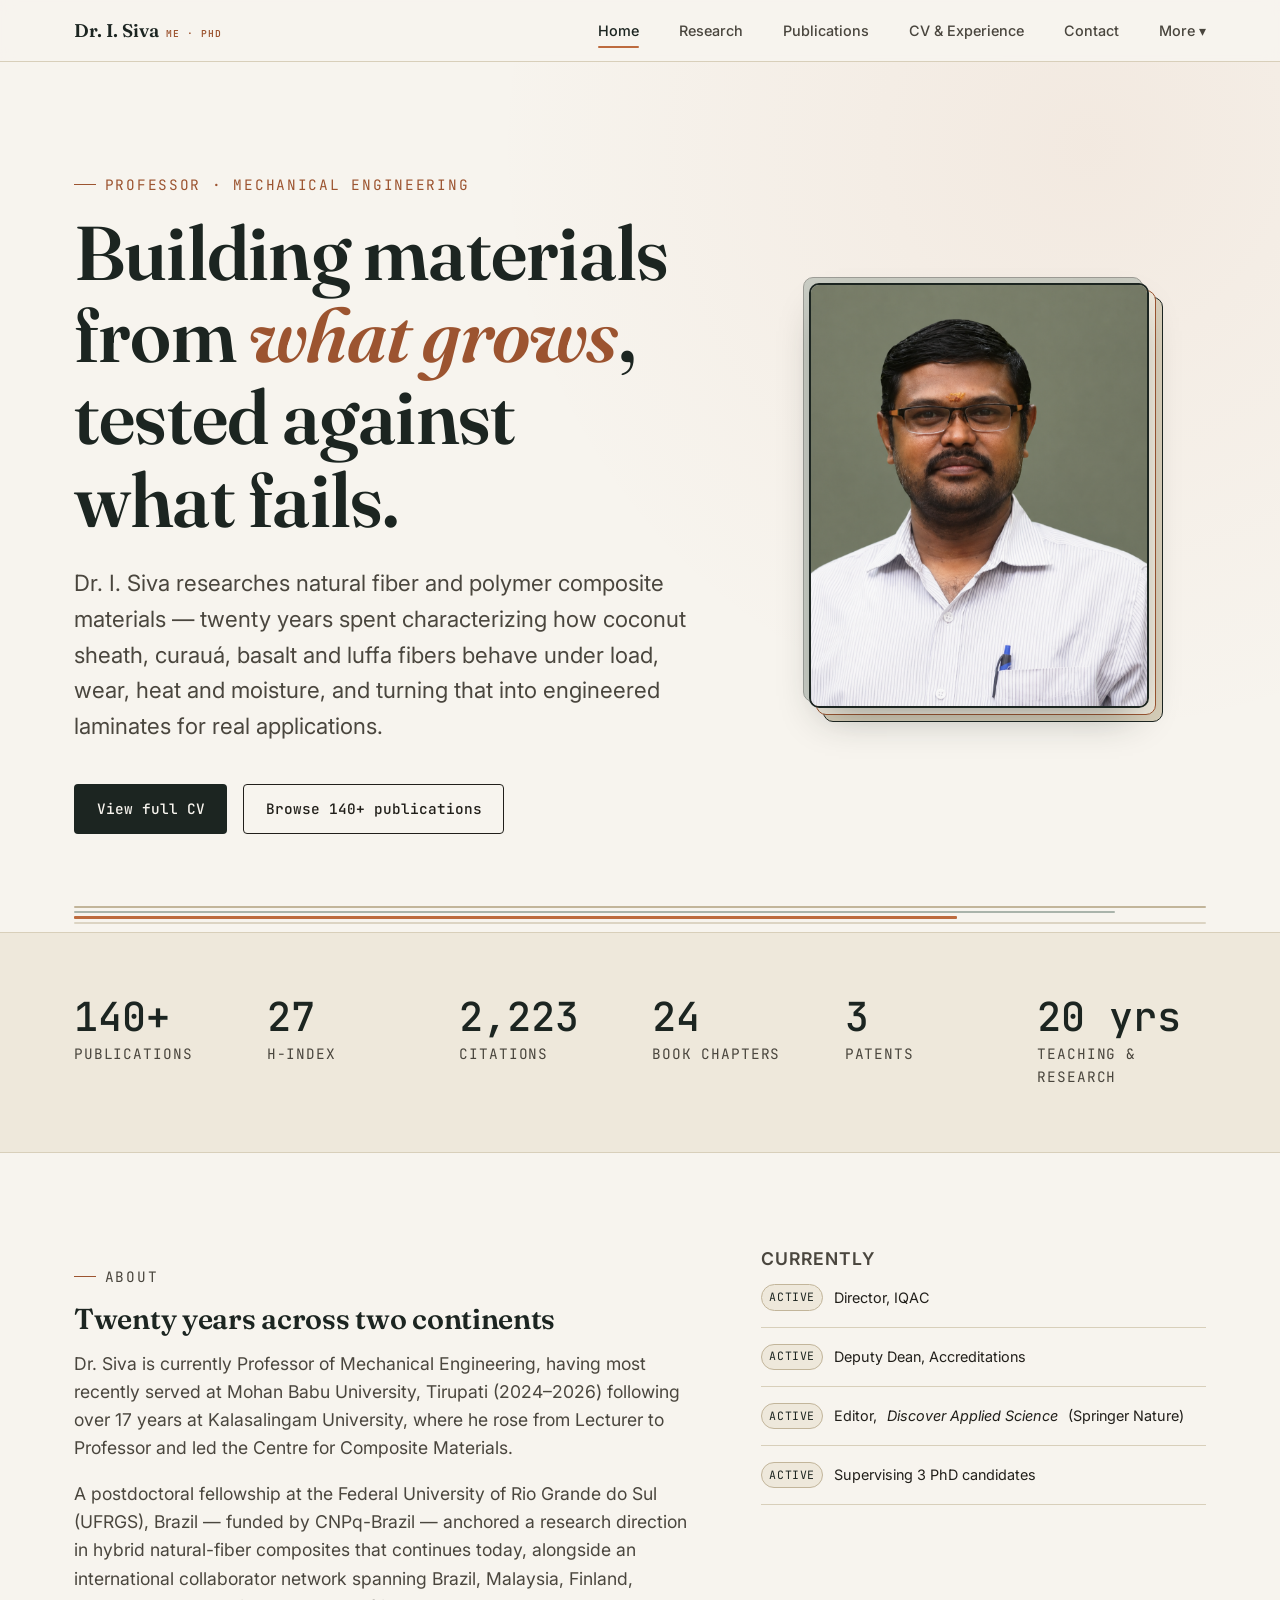
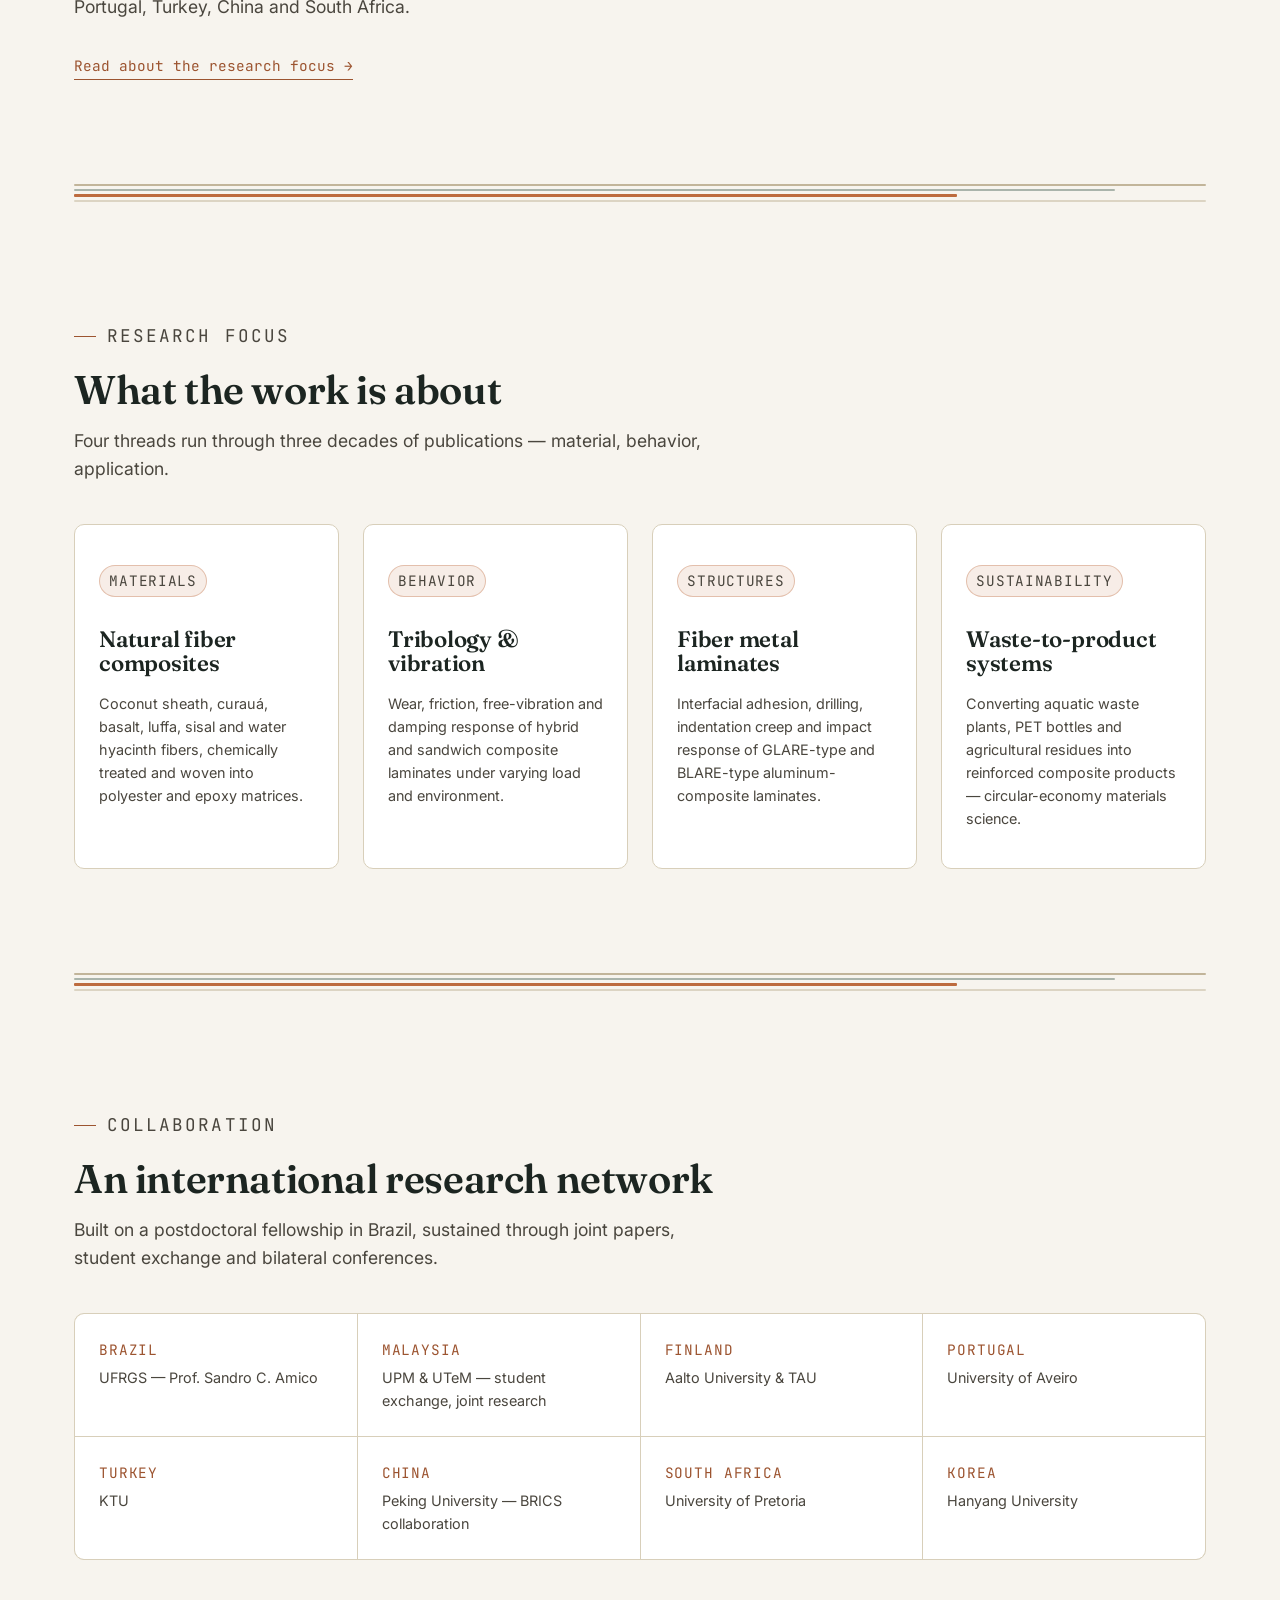
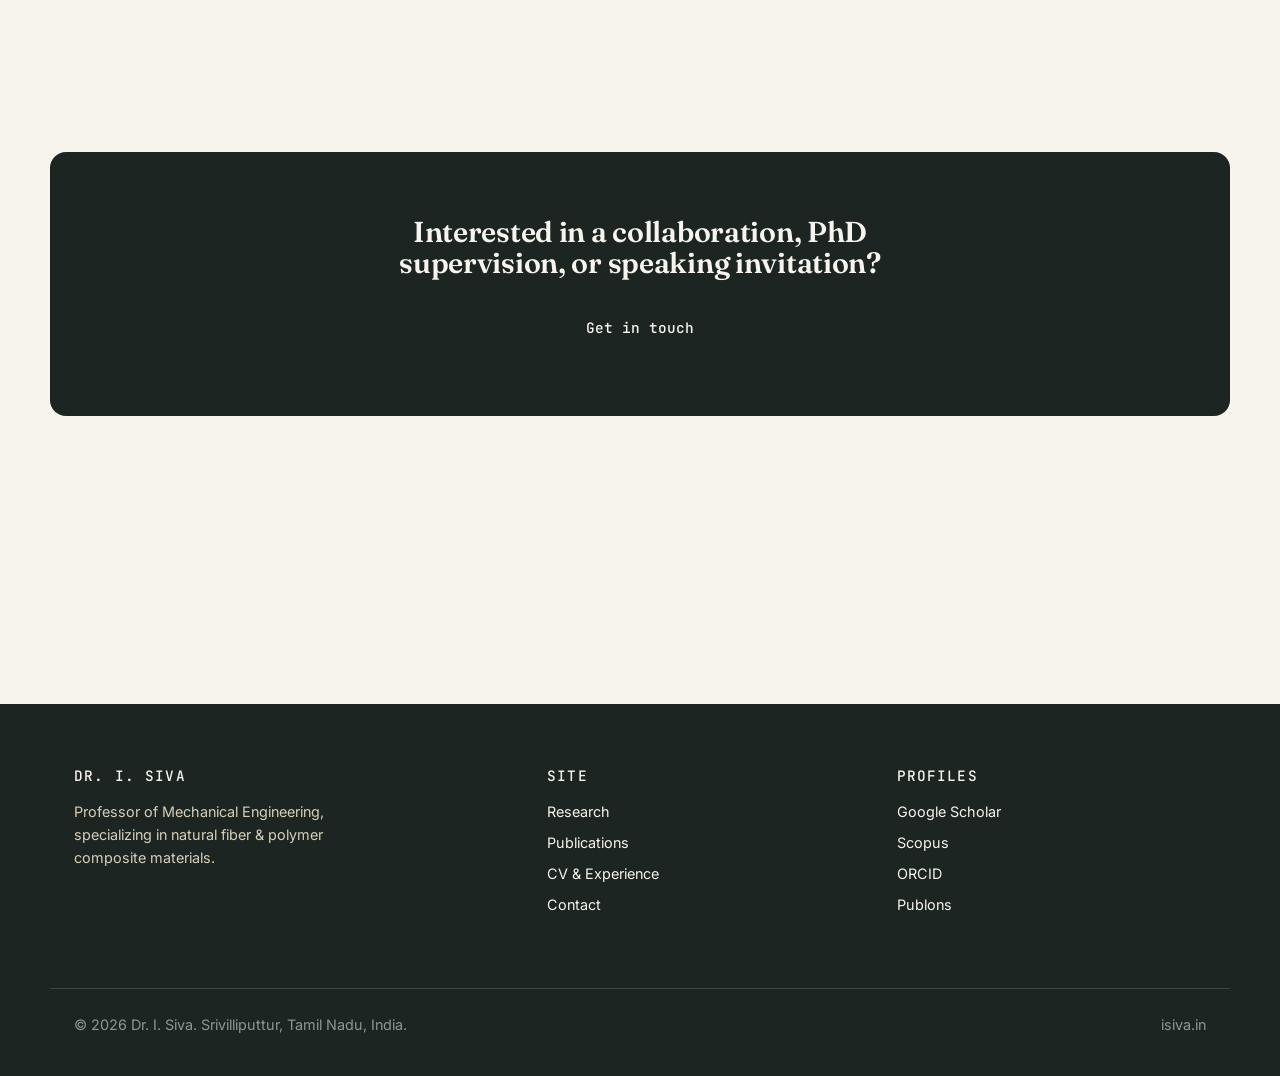
==== index.html @ 69cb5fe1 "Add files via upload" ====
<!DOCTYPE html>
<html lang="en">
<head>
<meta charset="UTF-8">
<meta name="viewport" content="width=device-width, initial-scale=1.0">
<title>Dr. I. Siva — Professor, Mechanical Engineering &amp; Composite Materials</title>
<meta name="description" content="Dr. I. Siva — Professor of Mechanical Engineering specializing in natural fiber and polymer composite materials. 140+ publications, H-index 27, two decades of academic leadership.">
<link rel="preconnect" href="https://fonts.googleapis.com">
<link rel="stylesheet" href="css/base.css">
<link rel="stylesheet" href="css/home.css">
</head>
<body>

<header class="site-header">
  <div class="site-header__inner">
    <a href="index.html" class="brand">Dr. I. Siva <small>ME · PhD</small></a>
    <button class="nav-toggle" aria-expanded="false">Menu</button>
    <ul class="nav-links">
      <li><a href="index.html" aria-current="page">Home</a></li>
      <li><a href="research.html">Research</a></li>
      <li><a href="publications.html">Publications</a></li>
      <li><a href="cv.html">CV &amp; Experience</a></li>
      <li><a href="contact.html">Contact</a></li>
      <li class="nav-more"><span class="nav-more__label">More ▾</span>
        <ul class="nav-more__menu">
          <li><a href="events.html">Events</a></li>
          <li><a href="highlights.html">Highlights</a></li>
          <li><a href="classroom.html">Classroom</a></li>
          <li><a href="research-direction.html">Research Direction</a></li>
          <li><a href="entrepreneurship.html">Entrepreneurship</a></li>
        </ul>
      </li>
    </ul>
  </div>
</header>

<main>

  <!-- HERO -->
  <section class="hero">
    <div class="wrap hero__inner">
      <div class="hero__text reveal">
        <p class="eyebrow">Professor · Mechanical Engineering</p>
        <h1>Building materials from <em>what grows</em>, tested against what fails.</h1>
        <p class="hero__lede">
          Dr. I. Siva researches natural fiber and polymer composite materials —
          twenty years spent characterizing how coconut sheath, curauá, basalt and luffa
          fibers behave under load, wear, heat and moisture, and turning that into
          engineered laminates for real applications.
        </p>
        <div class="hero__actions">
          <a href="cv.html" class="btn btn--primary">View full CV</a>
          <a href="publications.html" class="btn btn--ghost">Browse 140+ publications</a>
        </div>
      </div>
      <div class="hero__visual reveal">
        <div class="portrait-frame">
          <span class="portrait-frame__ply" style="--i:0"></span>
          <span class="portrait-frame__ply" style="--i:1"></span>
          <span class="portrait-frame__ply" style="--i:2"></span>
          <img src="assets/siva_profile.png" alt="Portrait of Dr. I. Siva" class="portrait-frame__img">
        </div>
      </div>
    </div>
  </section>

  <div class="ply-divider" aria-hidden="true"><span></span><span></span><span></span><span></span></div>

  <!-- METRICS -->
  <section class="section--tight metrics-section">
    <div class="wrap">
      <div class="metrics-grid reveal">
        <div class="stat">
          <span class="num">140+</span>
          <span class="label">Publications</span>
        </div>
        <div class="stat">
          <span class="num">27</span>
          <span class="label">H-index</span>
        </div>
        <div class="stat">
          <span class="num">2,223</span>
          <span class="label">Citations</span>
        </div>
        <div class="stat">
          <span class="num">24</span>
          <span class="label">Book chapters</span>
        </div>
        <div class="stat">
          <span class="num">3</span>
          <span class="label">Patents</span>
        </div>
        <div class="stat">
          <span class="num">20 yrs</span>
          <span class="label">Teaching &amp; research</span>
        </div>
      </div>
    </div>
  </section>

  <!-- ABOUT STRIP -->
  <section class="section about-strip">
    <div class="wrap about-strip__inner">
      <div class="reveal">
        <p class="eyebrow">About</p>
        <h2>Twenty years across two continents</h2>
        <p>
          Dr. Siva is currently Professor of Mechanical Engineering, having most recently
          served at Mohan Babu University, Tirupati (2024–2026) following over 17 years
          at Kalasalingam University, where he rose from Lecturer to Professor and led
          the Centre for Composite Materials.
        </p>
        <p>
          A postdoctoral fellowship at the Federal University of Rio Grande do Sul (UFRGS),
          Brazil — funded by CNPq-Brazil — anchored a research direction in hybrid
          natural-fiber composites that continues today, alongside an international
          collaborator network spanning Brazil, Malaysia, Finland, Portugal, Turkey,
          China and South Africa.
        </p>
        <a href="research.html" class="text-link">Read about the research focus →</a>
      </div>
      <div class="reveal about-strip__list">
        <h3>Currently</h3>
        <ul class="role-list">
          <li><span class="tag">Active</span> Director, IQAC</li>
          <li><span class="tag">Active</span> Deputy Dean, Accreditations</li>
          <li><span class="tag">Active</span> Editor, <em>Discover Applied Science</em> (Springer Nature)</li>
          <li><span class="tag">Active</span> Supervising 3 PhD candidates</li>
        </ul>
      </div>
    </div>
  </section>

  <div class="ply-divider" aria-hidden="true"><span></span><span></span><span></span><span></span></div>

  <!-- RESEARCH PILLARS -->
  <section class="section">
    <div class="wrap">
      <div class="section-head reveal">
        <p class="eyebrow">Research focus</p>
        <h2>What the work is about</h2>
        <p>Four threads run through three decades of publications — material, behavior, application.</p>
      </div>
      <div class="pillar-grid">
        <div class="card reveal">
          <p class="tag tag--resin">Materials</p>
          <h3>Natural fiber composites</h3>
          <p>Coconut sheath, curauá, basalt, luffa, sisal and water hyacinth fibers, chemically treated and woven into polyester and epoxy matrices.</p>
        </div>
        <div class="card reveal">
          <p class="tag tag--resin">Behavior</p>
          <h3>Tribology &amp; vibration</h3>
          <p>Wear, friction, free-vibration and damping response of hybrid and sandwich composite laminates under varying load and environment.</p>
        </div>
        <div class="card reveal">
          <p class="tag tag--resin">Structures</p>
          <h3>Fiber metal laminates</h3>
          <p>Interfacial adhesion, drilling, indentation creep and impact response of GLARE-type and BLARE-type aluminum-composite laminates.</p>
        </div>
        <div class="card reveal">
          <p class="tag tag--resin">Sustainability</p>
          <h3>Waste-to-product systems</h3>
          <p>Converting aquatic waste plants, PET bottles and agricultural residues into reinforced composite products — circular-economy materials science.</p>
        </div>
      </div>
    </div>
  </section>

  <div class="ply-divider" aria-hidden="true"><span></span><span></span><span></span><span></span></div>

  <!-- INTERNATIONAL NETWORK -->
  <section class="section network-section">
    <div class="wrap">
      <div class="section-head reveal">
        <p class="eyebrow">Collaboration</p>
        <h2>An international research network</h2>
        <p>Built on a postdoctoral fellowship in Brazil, sustained through joint papers, student exchange and bilateral conferences.</p>
      </div>
      <div class="network-grid reveal">
        <div class="network-item"><span class="network-item__country">Brazil</span><span class="network-item__detail">UFRGS — Prof. Sandro C. Amico</span></div>
        <div class="network-item"><span class="network-item__country">Malaysia</span><span class="network-item__detail">UPM &amp; UTeM — student exchange, joint research</span></div>
        <div class="network-item"><span class="network-item__country">Finland</span><span class="network-item__detail">Aalto University &amp; TAU</span></div>
        <div class="network-item"><span class="network-item__country">Portugal</span><span class="network-item__detail">University of Aveiro</span></div>
        <div class="network-item"><span class="network-item__country">Turkey</span><span class="network-item__detail">KTU</span></div>
        <div class="network-item"><span class="network-item__country">China</span><span class="network-item__detail">Peking University — BRICS collaboration</span></div>
        <div class="network-item"><span class="network-item__country">South Africa</span><span class="network-item__detail">University of Pretoria</span></div>
        <div class="network-item"><span class="network-item__country">Korea</span><span class="network-item__detail">Hanyang University</span></div>
      </div>
    </div>
  </section>

  <!-- CTA -->
  <section class="section cta-section">
    <div class="wrap cta-section__inner reveal">
      <h2>Interested in a collaboration, PhD supervision, or speaking invitation?</h2>
      <a href="contact.html" class="btn btn--primary">Get in touch</a>
    </div>
  </section>

</main>

<footer class="site-footer">
  <div class="wrap footer-grid">
    <div>
      <h4>Dr. I. Siva</h4>
      <p style="max-width:32ch;color:var(--thread);font-size:var(--step--1)">Professor of Mechanical Engineering, specializing in natural fiber &amp; polymer composite materials.</p>
    </div>
    <div>
      <h4>Site</h4>
      <ul>
        <li><a href="research.html">Research</a></li>
        <li><a href="publications.html">Publications</a></li>
        <li><a href="cv.html">CV &amp; Experience</a></li>
        <li><a href="contact.html">Contact</a></li>
      </ul>
    </div>
    <div>
      <h4>Profiles</h4>
      <ul>
        <li><a href="https://scholar.google.co.in/citations?hl=en&user=6A0iRpQAAAAJ" target="_blank" rel="noopener">Google Scholar</a></li>
        <li><a href="https://www.scopus.com/authid/detail.uri?authorId=55091139100" target="_blank" rel="noopener">Scopus</a></li>
        <li><a href="http://orcid.org/0000-0001-7505-1273" target="_blank" rel="noopener">ORCID</a></li>
        <li><a href="https://publons.com/a/1238856/" target="_blank" rel="noopener">Publons</a></li>
      </ul>
    </div>
  </div>
  <div class="wrap footer-bottom">
    <span>© <span id="year"></span> Dr. I. Siva. Srivilliputtur, Tamil Nadu, India.</span>
    <span>isiva.in</span>
  </div>
</footer>

<script src="js/main.js"></script>
<script>document.getElementById('year').textContent = new Date().getFullYear();</script>
</body>
</html>
---- css/base.css ----
/* ============================================
   Dr. I. Siva — Design System
   Concept: composite laminate — layered plies,
   woven structure, resin/fiber material palette.
   ============================================ */

@import url('https://fonts.googleapis.com/css2?family=Fraunces:opsz,wght@9..144,300;9..144,400;9..144,500;9..144,600;9..144,700&family=Inter:wght@400;500;600;700&family=JetBrains+Mono:wght@400;500&display=swap');

:root {
  /* Color tokens — natural fiber / resin composite palette */
  --ink: #211f1a;
  --ink-soft: #4a463e;
  --paper: #f7f4ee;
  --paper-deep: #eee8db;
  --ply-green: #2f4438;
  --ply-green-deep: #1c2521;
  --sage: #8a9a8f;
  --resin: #bd6b3e;
  --resin-deep: #9c5430;
  --thread: #d8cfba;
  --thread-deep: #c2b59a;

  /* Type */
  --font-display: 'Fraunces', serif;
  --font-body: 'Inter', sans-serif;
  --font-mono: 'JetBrains Mono', monospace;

  /* Scale */
  --step--1: clamp(0.83rem, 0.8rem + 0.15vw, 0.9rem);
  --step-0: clamp(1rem, 0.96rem + 0.2vw, 1.1rem);
  --step-1: clamp(1.2rem, 1.12rem + 0.4vw, 1.4rem);
  --step-2: clamp(1.44rem, 1.3rem + 0.7vw, 1.8rem);
  --step-3: clamp(1.9rem, 1.6rem + 1.2vw, 2.5rem);
  --step-4: clamp(2.4rem, 1.9rem + 2vw, 3.6rem);
  --step-5: clamp(3rem, 2.2rem + 3.2vw, 5rem);

  --space-1: 0.5rem;
  --space-2: 1rem;
  --space-3: 1.5rem;
  --space-4: 2.5rem;
  --space-5: 4rem;
  --space-6: 6rem;
  --space-7: 9rem;

  --content-width: 1180px;
  --content-narrow: 760px;

  --ease: cubic-bezier(0.16, 1, 0.3, 1);
}

* { box-sizing: border-box; }

html {
  scroll-behavior: smooth;
}

@media (prefers-reduced-motion: reduce) {
  html { scroll-behavior: auto; }
  *, *::before, *::after {
    animation-duration: 0.01ms !important;
    animation-iteration-count: 1 !important;
    transition-duration: 0.01ms !important;
    scroll-behavior: auto !important;
  }
}

body {
  margin: 0;
  background: var(--paper);
  color: var(--ink);
  font-family: var(--font-body);
  font-size: var(--step-0);
  line-height: 1.6;
  -webkit-font-smoothing: antialiased;
}

h1, h2, h3, h4 {
  font-family: var(--font-display);
  color: var(--ply-green-deep);
  line-height: 1.08;
  margin: 0;
  font-weight: 600;
  letter-spacing: -0.01em;
}

a {
  color: inherit;
  text-decoration: none;
}

a:focus-visible,
button:focus-visible,
[tabindex]:focus-visible {
  outline: 2px solid var(--resin);
  outline-offset: 3px;
  border-radius: 2px;
}

img { max-width: 100%; display: block; }

.wrap {
  max-width: var(--content-width);
  margin: 0 auto;
  padding: 0 var(--space-3);
}

.wrap--narrow {
  max-width: var(--content-narrow);
}

.eyebrow {
  font-family: var(--font-mono);
  font-size: var(--step--1);
  text-transform: uppercase;
  letter-spacing: 0.12em;
  color: var(--resin-deep);
  display: flex;
  align-items: center;
  gap: 0.6em;
}

.eyebrow::before {
  content: "";
  width: 22px;
  height: 1px;
  background: var(--resin-deep);
  display: inline-block;
}

/* ===== Ply divider — the signature element =====
   Represents a laminate cross-section: layered bands
   of varying thickness/opacity, like a microscope
   view of a composite ply stack. Used between sections
   instead of a generic hairline. */

.ply-divider {
  height: 34px;
  width: 100%;
  display: flex;
  flex-direction: column;
  justify-content: center;
  gap: 3px;
  margin: 0 auto;
  max-width: var(--content-width);
  padding: 0 var(--space-3);
}

.ply-divider span {
  display: block;
  height: 2px;
  border-radius: 1px;
}
.ply-divider span:nth-child(1) { background: var(--thread-deep); width: 100%; }
.ply-divider span:nth-child(2) { background: var(--sage); width: 92%; opacity: 0.7; }
.ply-divider span:nth-child(3) { background: var(--resin); width: 78%; height: 3px; }
.ply-divider span:nth-child(4) { background: var(--thread-deep); width: 100%; opacity: 0.5; }

/* ===== Nav ===== */

.site-header {
  position: sticky;
  top: 0;
  z-index: 50;
  background: rgba(247, 244, 238, 0.92);
  backdrop-filter: blur(8px);
  border-bottom: 1px solid var(--thread);
}

.site-header__inner {
  display: flex;
  align-items: center;
  justify-content: space-between;
  padding: var(--space-2) var(--space-3);
  max-width: var(--content-width);
  margin: 0 auto;
}

.brand {
  font-family: var(--font-display);
  font-weight: 600;
  font-size: 1.15rem;
  color: var(--ply-green-deep);
  display: flex;
  align-items: baseline;
  gap: 0.4em;
}

.brand small {
  font-family: var(--font-mono);
  font-size: 0.6rem;
  color: var(--resin-deep);
  text-transform: uppercase;
  letter-spacing: 0.1em;
}

.nav-links {
  display: flex;
  gap: var(--space-4);
  list-style: none;
  margin: 0;
  padding: 0;
  font-size: var(--step--1);
  font-weight: 500;
}

.nav-links a {
  position: relative;
  padding: 0.2rem 0;
  color: var(--ink-soft);
  transition: color 0.2s var(--ease);
}

.nav-links a:hover,
.nav-links a[aria-current="page"] {
  color: var(--ply-green-deep);
}

.nav-links a[aria-current="page"]::after {
  content: "";
  position: absolute;
  left: 0; right: 0; bottom: -6px;
  height: 2px;
  background: var(--resin);
  border-radius: 1px;
}

.nav-toggle {
  display: none;
  background: none;
  border: 1px solid var(--thread-deep);
  border-radius: 6px;
  padding: 0.4rem 0.6rem;
  font-family: var(--font-mono);
  font-size: 0.75rem;
  color: var(--ink);
  cursor: pointer;
}

@media (max-width: 760px) {
  .nav-toggle { display: inline-block; }
  .nav-links {
    position: absolute;
    top: 100%; left: 0; right: 0;
    background: var(--paper);
    flex-direction: column;
    gap: 0;
    border-bottom: 1px solid var(--thread);
    max-height: 0;
    overflow: hidden;
    transition: max-height 0.3s var(--ease);
  }
  .nav-links.is-open { max-height: 420px; }
  .nav-links li { width: 100%; }
  .nav-links a {
    display: block;
    padding: var(--space-2) var(--space-3);
    border-top: 1px solid var(--paper-deep);
  }
  .nav-links a[aria-current="page"]::after { display: none; }
  .nav-links a[aria-current="page"] { background: var(--paper-deep); }
}

/* ===== More dropdown ===== */

.nav-more {
  position: relative;
}

.nav-more__label {
  font-size: var(--step--1);
  font-weight: 500;
  color: var(--ink-soft);
  cursor: pointer;
  padding: 0.2rem 0;
  user-select: none;
  transition: color 0.2s var(--ease);
}

.nav-more:hover .nav-more__label { color: var(--ply-green-deep); }

.nav-more__menu {
  display: none;
  position: absolute;
  top: calc(100% + 10px);
  right: 0;
  background: #fff;
  border: 1px solid var(--thread);
  border-radius: 8px;
  box-shadow: 0 8px 24px -8px rgba(28,37,33,0.2);
  list-style: none;
  margin: 0;
  padding: 0.4rem 0;
  min-width: 200px;
  z-index: 100;
}

.nav-more:hover .nav-more__menu { display: block; }

.nav-more__menu li a {
  display: block;
  padding: 0.55rem 1.1rem;
  font-size: var(--step--1);
  color: var(--ink-soft);
  transition: background 0.15s, color 0.15s;
}

.nav-more__menu li a:hover {
  background: var(--paper-deep);
  color: var(--resin-deep);
}

@media (max-width: 760px) {
  .nav-more__label { display: none; }
  .nav-more__menu {
    display: block;
    position: static;
    box-shadow: none;
    border: none;
    border-radius: 0;
    padding: 0;
    min-width: 0;
  }
  .nav-more__menu li a {
    padding: var(--space-2) var(--space-3);
    border-top: 1px solid var(--paper-deep);
  }
}



.site-footer {
  background: var(--ply-green-deep);
  color: var(--thread);
  padding: var(--space-5) 0 var(--space-4);
  margin-top: var(--space-7);
}

.site-footer a { color: var(--paper); }
.site-footer a:hover { color: var(--resin); }

.footer-grid {
  display: grid;
  grid-template-columns: 1.4fr 1fr 1fr;
  gap: var(--space-4);
}

.footer-grid h4 {
  color: var(--paper);
  font-size: var(--step--1);
  text-transform: uppercase;
  letter-spacing: 0.08em;
  font-family: var(--font-mono);
  font-weight: 500;
  margin-bottom: var(--space-2);
}

.footer-grid ul { list-style: none; margin: 0; padding: 0; }
.footer-grid li { margin-bottom: 0.5rem; font-size: var(--step--1); }

.footer-bottom {
  margin-top: var(--space-5);
  padding-top: var(--space-3);
  border-top: 1px solid rgba(247, 244, 238, 0.15);
  font-size: var(--step--1);
  color: var(--sage);
  display: flex;
  justify-content: space-between;
  flex-wrap: wrap;
  gap: var(--space-2);
}

@media (max-width: 760px) {
  .footer-grid { grid-template-columns: 1fr; gap: var(--space-3); }
}

/* ===== Buttons ===== */

.btn {
  display: inline-flex;
  align-items: center;
  gap: 0.5em;
  font-family: var(--font-mono);
  font-size: var(--step--1);
  font-weight: 500;
  padding: 0.85em 1.5em;
  border-radius: 4px;
  border: 1px solid transparent;
  cursor: pointer;
  transition: all 0.2s var(--ease);
}

.btn--primary {
  background: var(--ply-green-deep);
  color: var(--paper);
}
.btn--primary:hover { background: var(--resin-deep); }

.btn--ghost {
  border-color: var(--ink);
  color: var(--ink);
}
.btn--ghost:hover {
  border-color: var(--resin-deep);
  color: var(--resin-deep);
}

/* ===== Shared section spacing ===== */

.section { padding: var(--space-6) 0; }
.section--tight { padding: var(--space-5) 0; }

.section-head {
  margin-bottom: var(--space-4);
  max-width: 640px;
}

.section-head h2 {
  font-size: var(--step-3);
  margin-top: var(--space-2);
}

.section-head p {
  color: var(--ink-soft);
  font-size: var(--step-0);
  margin-top: var(--space-2);
}

/* ===== Card ===== */

.card {
  background: #fff;
  border: 1px solid var(--thread);
  border-radius: 10px;
  padding: var(--space-3);
  transition: transform 0.25s var(--ease), box-shadow 0.25s var(--ease), border-color 0.25s var(--ease);
}

.card:hover {
  transform: translateY(-3px);
  box-shadow: 0 14px 30px -18px rgba(28, 37, 33, 0.35);
  border-color: var(--thread-deep);
}

/* ===== Stat block ===== */

.stat {
  font-family: var(--font-mono);
}

.stat .num {
  font-size: var(--step-3);
  color: var(--ply-green-deep);
  font-weight: 500;
  display: block;
  line-height: 1;
}

.stat .label {
  font-size: var(--step--1);
  color: var(--ink-soft);
  text-transform: uppercase;
  letter-spacing: 0.06em;
  margin-top: 0.4em;
  display: block;
}

/* ===== Tag / pill ===== */

.tag {
  display: inline-block;
  font-family: var(--font-mono);
  font-size: 0.72rem;
  text-transform: uppercase;
  letter-spacing: 0.05em;
  padding: 0.25em 0.65em;
  border-radius: 100px;
  background: var(--paper-deep);
  color: var(--ply-green-deep);
  border: 1px solid var(--thread-deep);
}

.tag--resin {
  background: rgba(189, 107, 62, 0.12);
  color: var(--resin-deep);
  border-color: rgba(189, 107, 62, 0.35);
}

/* ===== Reveal on scroll ===== */

.reveal {
  opacity: 0;
  transform: translateY(16px);
  transition: opacity 0.6s var(--ease), transform 0.6s var(--ease);
}
.reveal.is-visible {
  opacity: 1;
  transform: translateY(0);
}

@media (prefers-reduced-motion: reduce) {
  .reveal { opacity: 1; transform: none; }
}
---- css/home.css ----
/* ===== Hero ===== */

.hero {
  padding: var(--space-6) 0 var(--space-5);
  background:
    radial-gradient(circle at 85% 10%, rgba(189, 107, 62, 0.08), transparent 45%),
    var(--paper);
}

.hero__inner {
  display: grid;
  grid-template-columns: 1.15fr 0.85fr;
  gap: var(--space-5);
  align-items: center;
}

.hero h1 {
  font-size: var(--step-5);
  margin-top: var(--space-2);
  max-width: 14ch;
}

.hero h1 em {
  font-style: italic;
  color: var(--resin-deep);
}

.hero__lede {
  margin-top: var(--space-3);
  font-size: var(--step-1);
  color: var(--ink-soft);
  max-width: 46ch;
}

.hero__actions {
  margin-top: var(--space-4);
  display: flex;
  gap: var(--space-2);
  flex-wrap: wrap;
}

/* Portrait frame — real photo with offset layered borders
   behind it, echoing a laminate cross-section without being
   purely decorative. Each ply sits behind the photo, offset
   diagonally, like stacked plies peeking out from under it. */

.hero__visual {
  display: flex;
  justify-content: center;
}

.portrait-frame {
  position: relative;
  width: 100%;
  max-width: 340px;
  aspect-ratio: 4 / 5;
}

.portrait-frame__ply {
  position: absolute;
  inset: 0;
  border-radius: 10px;
  border: 1.5px solid var(--ply-green-deep);
}

.portrait-frame__ply[style*="--i:0"] {
  background: var(--thread);
  transform: translate(14px, 14px);
}
.portrait-frame__ply[style*="--i:1"] {
  background: var(--paper-deep);
  transform: translate(7px, 7px);
  border-color: var(--resin-deep);
}
.portrait-frame__ply[style*="--i:2"] {
  background: var(--sage);
  opacity: 0.4;
  transform: translate(-6px, -6px);
}

.portrait-frame__img {
  position: relative;
  width: 100%;
  height: 100%;
  object-fit: cover;
  border-radius: 10px;
  border: 2px solid var(--ply-green-deep);
  box-shadow: 0 18px 40px -16px rgba(28, 37, 33, 0.45);
}

@media (max-width: 920px) {
  .portrait-frame { max-width: 280px; }
}

@media (max-width: 920px) {
  .hero__inner { grid-template-columns: 1fr; }
  .hero__visual { display: none; }
  .hero h1 { max-width: 100%; }
}

/* ===== Metrics strip ===== */

.metrics-section {
  background: var(--paper-deep);
  border-top: 1px solid var(--thread);
  border-bottom: 1px solid var(--thread);
}

.metrics-grid {
  display: grid;
  grid-template-columns: repeat(6, 1fr);
  gap: var(--space-3);
}

@media (max-width: 900px) {
  .metrics-grid { grid-template-columns: repeat(3, 1fr); row-gap: var(--space-4); }
}
@media (max-width: 520px) {
  .metrics-grid { grid-template-columns: repeat(2, 1fr); }
}

/* ===== About strip ===== */

.about-strip__inner {
  display: grid;
  grid-template-columns: 1.4fr 1fr;
  gap: var(--space-5);
}

.about-strip h2 { font-size: var(--step-2); }
.about-strip p { color: var(--ink-soft); margin-top: var(--space-2); }

.text-link {
  display: inline-block;
  margin-top: var(--space-2);
  font-family: var(--font-mono);
  font-size: var(--step--1);
  color: var(--resin-deep);
  border-bottom: 1px solid currentColor;
  padding-bottom: 2px;
}

.about-strip__list h3 {
  font-size: var(--step-0);
  font-family: var(--font-body);
  font-weight: 600;
  text-transform: uppercase;
  letter-spacing: 0.06em;
  color: var(--ink-soft);
  margin-bottom: var(--space-2);
}

.role-list {
  list-style: none;
  margin: 0;
  padding: 0;
  display: flex;
  flex-direction: column;
  gap: var(--space-2);
}

.role-list li {
  display: flex;
  align-items: center;
  gap: 0.7em;
  padding-bottom: var(--space-2);
  border-bottom: 1px solid var(--thread);
  font-size: var(--step--1);
}

@media (max-width: 760px) {
  .about-strip__inner { grid-template-columns: 1fr; }
}

/* ===== Pillar grid ===== */

.pillar-grid {
  display: grid;
  grid-template-columns: repeat(4, 1fr);
  gap: var(--space-3);
}

.pillar-grid h3 {
  font-size: var(--step-1);
  margin-top: var(--space-2);
}

.pillar-grid p {
  color: var(--ink-soft);
  font-size: var(--step--1);
  margin-top: var(--space-2);
}

@media (max-width: 980px) {
  .pillar-grid { grid-template-columns: 1fr 1fr; }
}
@media (max-width: 560px) {
  .pillar-grid { grid-template-columns: 1fr; }
}

/* ===== Network grid ===== */

.network-grid {
  display: grid;
  grid-template-columns: repeat(4, 1fr);
  gap: 1px;
  background: var(--thread);
  border: 1px solid var(--thread);
  border-radius: 10px;
  overflow: hidden;
}

.network-item {
  background: #fff;
  padding: var(--space-3);
  display: flex;
  flex-direction: column;
  gap: 0.3em;
}

.network-item__country {
  font-family: var(--font-mono);
  font-size: var(--step--1);
  text-transform: uppercase;
  letter-spacing: 0.06em;
  color: var(--resin-deep);
}

.network-item__detail {
  font-size: var(--step--1);
  color: var(--ink-soft);
}

@media (max-width: 900px) {
  .network-grid { grid-template-columns: repeat(2, 1fr); }
}
@media (max-width: 540px) {
  .network-grid { grid-template-columns: 1fr; }
}

/* ===== CTA ===== */

.cta-section {
  padding: var(--space-6) 0 var(--space-7);
}

.cta-section__inner {
  background: var(--ply-green-deep);
  border-radius: 16px;
  padding: var(--space-5);
  text-align: center;
  display: flex;
  flex-direction: column;
  align-items: center;
  gap: var(--space-3);
}

.cta-section h2 {
  color: var(--paper);
  font-size: var(--step-2);
  max-width: 28ch;
}
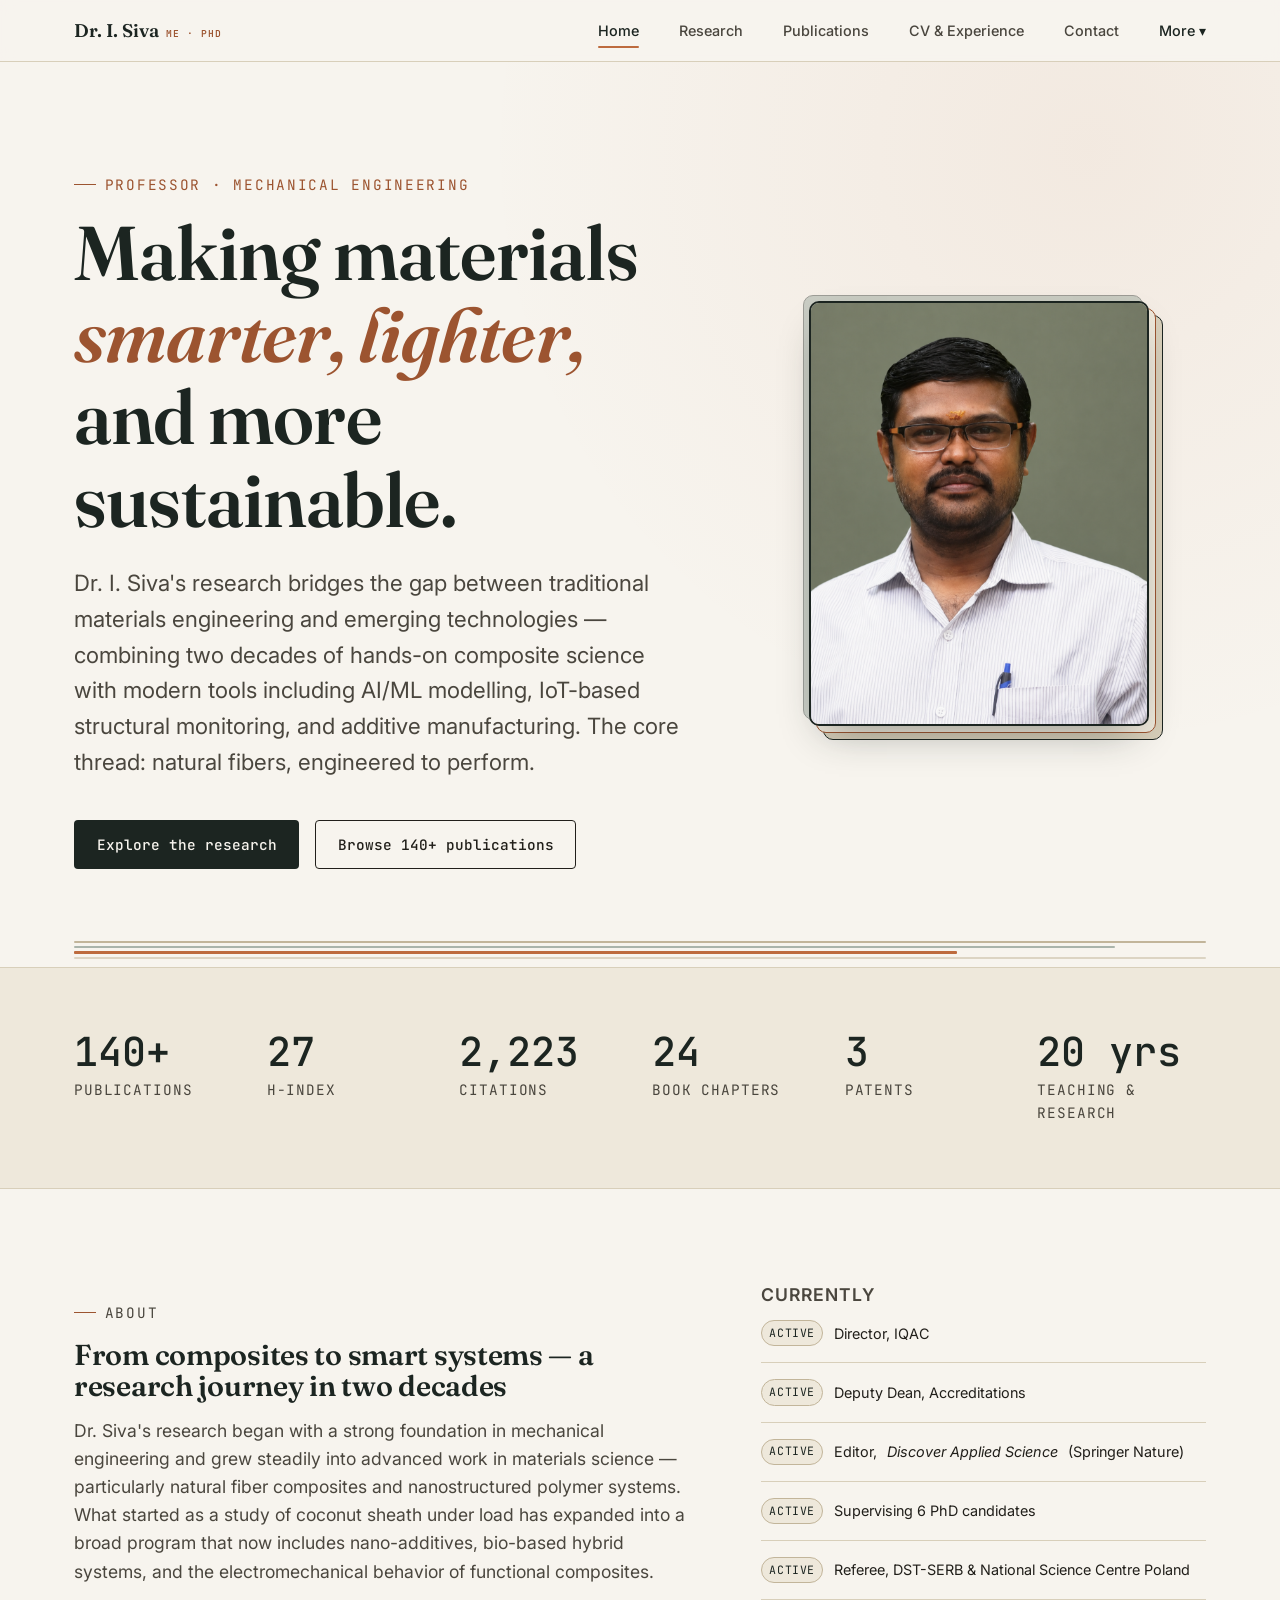
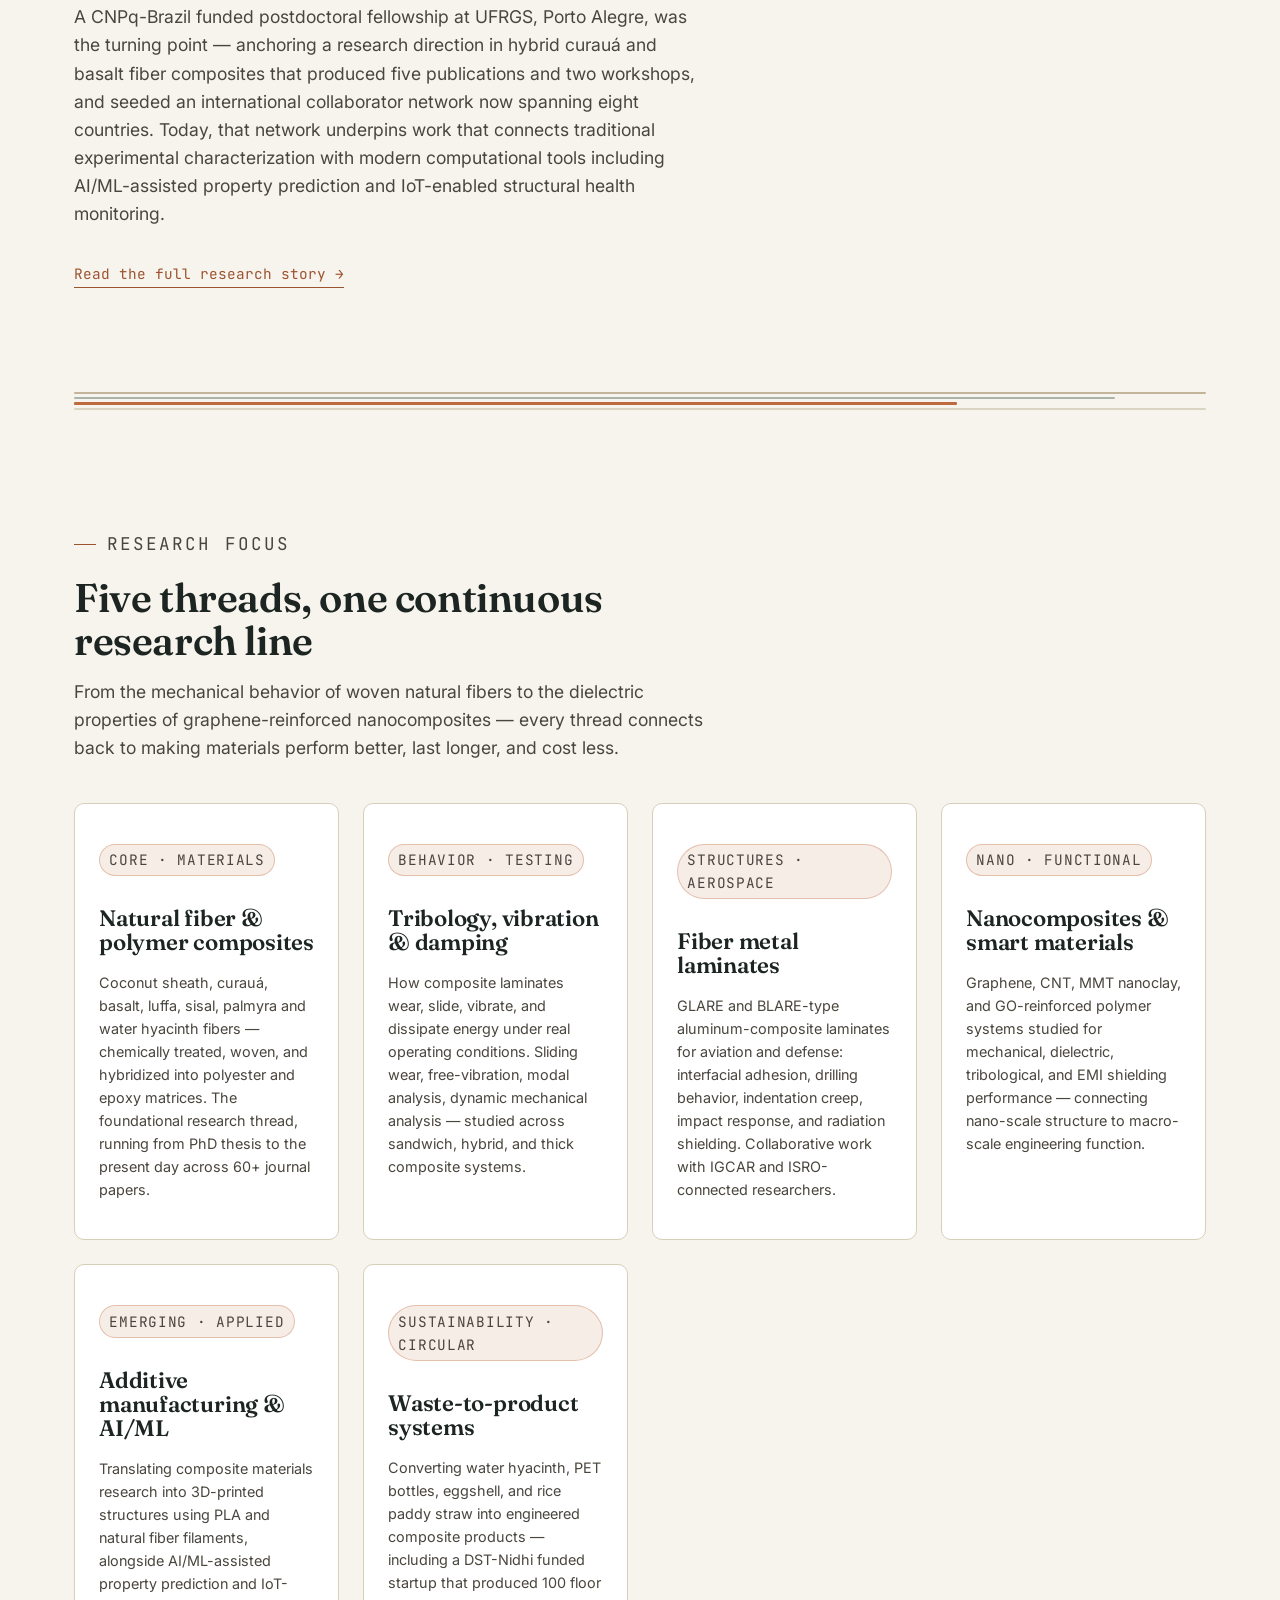
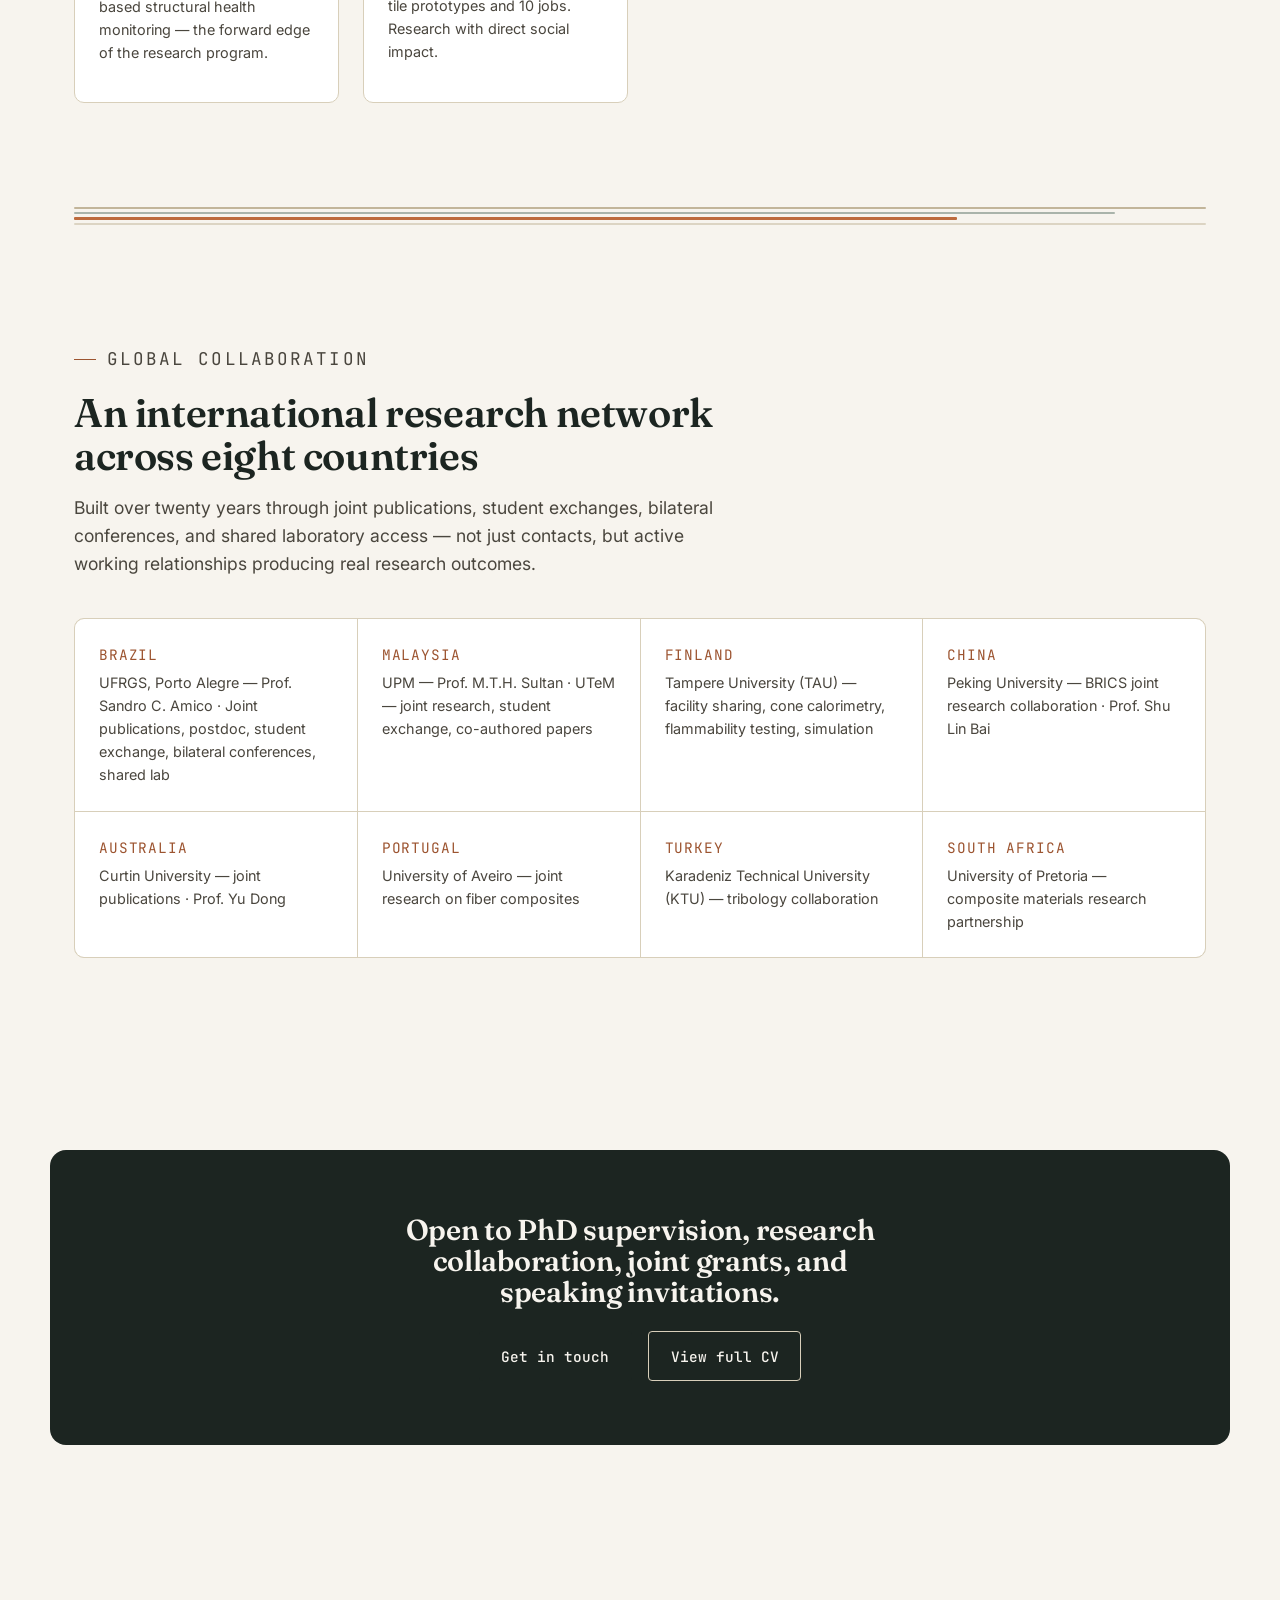
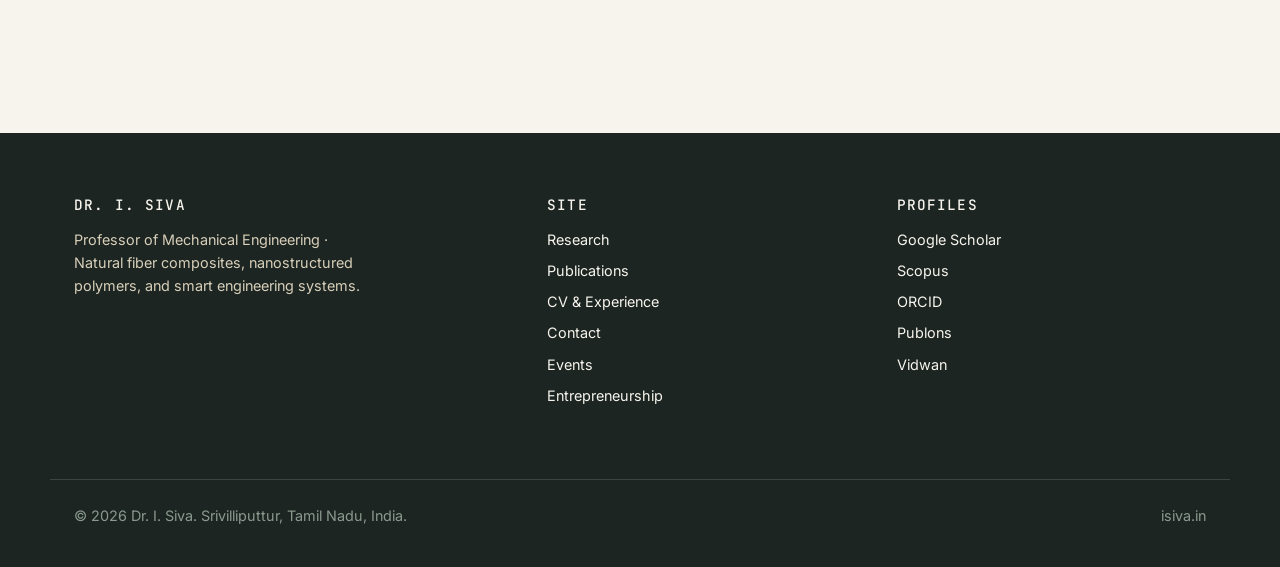
==== commit 61330189: "Add files via upload" ====
--- a/index.html
+++ b/index.html
@@ -3,8 +3,8 @@
 <head>
 <meta charset="UTF-8">
 <meta name="viewport" content="width=device-width, initial-scale=1.0">
-<title>Dr. I. Siva — Professor, Mechanical Engineering &amp; Composite Materials</title>
-<meta name="description" content="Dr. I. Siva — Professor of Mechanical Engineering specializing in natural fiber and polymer composite materials. 140+ publications, H-index 27, two decades of academic leadership.">
+<title>Dr. I. Siva — Professor, Composite Materials &amp; Smart Engineering Systems</title>
+<meta name="description" content="Dr. I. Siva — Professor of Mechanical Engineering. Twenty years of research connecting natural fiber composites, nanostructured polymers, and smart engineering systems. 140+ publications, H-index 27.">
 <link rel="preconnect" href="https://fonts.googleapis.com">
 <link rel="stylesheet" href="css/base.css">
 <link rel="stylesheet" href="css/home.css">
@@ -41,15 +41,16 @@
     <div class="wrap hero__inner">
       <div class="hero__text reveal">
         <p class="eyebrow">Professor · Mechanical Engineering</p>
-        <h1>Building materials from <em>what grows</em>, tested against what fails.</h1>
+        <h1>Making materials <em>smarter, lighter,</em> and more sustainable.</h1>
         <p class="hero__lede">
-          Dr. I. Siva researches natural fiber and polymer composite materials —
-          twenty years spent characterizing how coconut sheath, curauá, basalt and luffa
-          fibers behave under load, wear, heat and moisture, and turning that into
-          engineered laminates for real applications.
+          Dr. I. Siva's research bridges the gap between traditional materials engineering
+          and emerging technologies — combining two decades of hands-on composite science
+          with modern tools including AI/ML modelling, IoT-based structural monitoring,
+          and additive manufacturing. The core thread: natural fibers, engineered to
+          perform.
         </p>
         <div class="hero__actions">
-          <a href="cv.html" class="btn btn--primary">View full CV</a>
+          <a href="research.html" class="btn btn--primary">Explore the research</a>
           <a href="publications.html" class="btn btn--ghost">Browse 140+ publications</a>
         </div>
       </div>
@@ -103,21 +104,24 @@
     <div class="wrap about-strip__inner">
       <div class="reveal">
         <p class="eyebrow">About</p>
-        <h2>Twenty years across two continents</h2>
-        <p>
-          Dr. Siva is currently Professor of Mechanical Engineering, having most recently
-          served at Mohan Babu University, Tirupati (2024–2026) following over 17 years
-          at Kalasalingam University, where he rose from Lecturer to Professor and led
-          the Centre for Composite Materials.
-        </p>
-        <p>
-          A postdoctoral fellowship at the Federal University of Rio Grande do Sul (UFRGS),
-          Brazil — funded by CNPq-Brazil — anchored a research direction in hybrid
-          natural-fiber composites that continues today, alongside an international
-          collaborator network spanning Brazil, Malaysia, Finland, Portugal, Turkey,
-          China and South Africa.
-        </p>
-        <a href="research.html" class="text-link">Read about the research focus →</a>
+        <h2>From composites to smart systems — a research journey in two decades</h2>
+        <p>
+          Dr. Siva's research began with a strong foundation in mechanical engineering and
+          grew steadily into advanced work in materials science — particularly natural fiber
+          composites and nanostructured polymer systems. What started as a study of coconut
+          sheath under load has expanded into a broad program that now includes nano-additives,
+          bio-based hybrid systems, and the electromechanical behavior of functional composites.
+        </p>
+        <p>
+          A CNPq-Brazil funded postdoctoral fellowship at UFRGS, Porto Alegre, was the
+          turning point — anchoring a research direction in hybrid curauá and basalt fiber
+          composites that produced five publications and two workshops, and seeded an
+          international collaborator network now spanning eight countries. Today, that network
+          underpins work that connects traditional experimental characterization with modern
+          computational tools including AI/ML-assisted property prediction and IoT-enabled
+          structural health monitoring.
+        </p>
+        <a href="research.html" class="text-link">Read the full research story →</a>
       </div>
       <div class="reveal about-strip__list">
         <h3>Currently</h3>
@@ -125,7 +129,8 @@
           <li><span class="tag">Active</span> Director, IQAC</li>
           <li><span class="tag">Active</span> Deputy Dean, Accreditations</li>
           <li><span class="tag">Active</span> Editor, <em>Discover Applied Science</em> (Springer Nature)</li>
-          <li><span class="tag">Active</span> Supervising 3 PhD candidates</li>
+          <li><span class="tag">Active</span> Supervising 6 PhD candidates</li>
+          <li><span class="tag">Active</span> Referee, DST-SERB &amp; National Science Centre Poland</li>
         </ul>
       </div>
     </div>
@@ -138,29 +143,43 @@
     <div class="wrap">
       <div class="section-head reveal">
         <p class="eyebrow">Research focus</p>
-        <h2>What the work is about</h2>
-        <p>Four threads run through three decades of publications — material, behavior, application.</p>
+        <h2>Five threads, one continuous research line</h2>
+        <p>
+          From the mechanical behavior of woven natural fibers to the dielectric properties
+          of graphene-reinforced nanocomposites — every thread connects back to making
+          materials perform better, last longer, and cost less.
+        </p>
       </div>
       <div class="pillar-grid">
         <div class="card reveal">
-          <p class="tag tag--resin">Materials</p>
-          <h3>Natural fiber composites</h3>
-          <p>Coconut sheath, curauá, basalt, luffa, sisal and water hyacinth fibers, chemically treated and woven into polyester and epoxy matrices.</p>
-        </div>
-        <div class="card reveal">
-          <p class="tag tag--resin">Behavior</p>
-          <h3>Tribology &amp; vibration</h3>
-          <p>Wear, friction, free-vibration and damping response of hybrid and sandwich composite laminates under varying load and environment.</p>
-        </div>
-        <div class="card reveal">
-          <p class="tag tag--resin">Structures</p>
+          <p class="tag tag--resin">Core · Materials</p>
+          <h3>Natural fiber &amp; polymer composites</h3>
+          <p>Coconut sheath, curauá, basalt, luffa, sisal, palmyra and water hyacinth fibers — chemically treated, woven, and hybridized into polyester and epoxy matrices. The foundational research thread, running from PhD thesis to the present day across 60+ journal papers.</p>
+        </div>
+        <div class="card reveal">
+          <p class="tag tag--resin">Behavior · Testing</p>
+          <h3>Tribology, vibration &amp; damping</h3>
+          <p>How composite laminates wear, slide, vibrate, and dissipate energy under real operating conditions. Sliding wear, free-vibration, modal analysis, dynamic mechanical analysis — studied across sandwich, hybrid, and thick composite systems.</p>
+        </div>
+        <div class="card reveal">
+          <p class="tag tag--resin">Structures · Aerospace</p>
           <h3>Fiber metal laminates</h3>
-          <p>Interfacial adhesion, drilling, indentation creep and impact response of GLARE-type and BLARE-type aluminum-composite laminates.</p>
-        </div>
-        <div class="card reveal">
-          <p class="tag tag--resin">Sustainability</p>
+          <p>GLARE and BLARE-type aluminum-composite laminates for aviation and defense: interfacial adhesion, drilling behavior, indentation creep, impact response, and radiation shielding. Collaborative work with IGCAR and ISRO-connected researchers.</p>
+        </div>
+        <div class="card reveal">
+          <p class="tag tag--resin">Nano · Functional</p>
+          <h3>Nanocomposites &amp; smart materials</h3>
+          <p>Graphene, CNT, MMT nanoclay, and GO-reinforced polymer systems studied for mechanical, dielectric, tribological, and EMI shielding performance — connecting nano-scale structure to macro-scale engineering function.</p>
+        </div>
+        <div class="card reveal">
+          <p class="tag tag--resin">Emerging · Applied</p>
+          <h3>Additive manufacturing &amp; AI/ML</h3>
+          <p>Translating composite materials research into 3D-printed structures using PLA and natural fiber filaments, alongside AI/ML-assisted property prediction and IoT-based structural health monitoring — the forward edge of the research program.</p>
+        </div>
+        <div class="card reveal">
+          <p class="tag tag--resin">Sustainability · Circular</p>
           <h3>Waste-to-product systems</h3>
-          <p>Converting aquatic waste plants, PET bottles and agricultural residues into reinforced composite products — circular-economy materials science.</p>
+          <p>Converting water hyacinth, PET bottles, eggshell, and rice paddy straw into engineered composite products — including a DST-Nidhi funded startup that produced 100 floor tile prototypes and 10 jobs. Research with direct social impact.</p>
         </div>
       </div>
     </div>
@@ -172,19 +191,47 @@
   <section class="section network-section">
     <div class="wrap">
       <div class="section-head reveal">
-        <p class="eyebrow">Collaboration</p>
-        <h2>An international research network</h2>
-        <p>Built on a postdoctoral fellowship in Brazil, sustained through joint papers, student exchange and bilateral conferences.</p>
+        <p class="eyebrow">Global collaboration</p>
+        <h2>An international research network across eight countries</h2>
+        <p>
+          Built over twenty years through joint publications, student exchanges, bilateral
+          conferences, and shared laboratory access — not just contacts, but active working
+          relationships producing real research outcomes.
+        </p>
       </div>
       <div class="network-grid reveal">
-        <div class="network-item"><span class="network-item__country">Brazil</span><span class="network-item__detail">UFRGS — Prof. Sandro C. Amico</span></div>
-        <div class="network-item"><span class="network-item__country">Malaysia</span><span class="network-item__detail">UPM &amp; UTeM — student exchange, joint research</span></div>
-        <div class="network-item"><span class="network-item__country">Finland</span><span class="network-item__detail">Aalto University &amp; TAU</span></div>
-        <div class="network-item"><span class="network-item__country">Portugal</span><span class="network-item__detail">University of Aveiro</span></div>
-        <div class="network-item"><span class="network-item__country">Turkey</span><span class="network-item__detail">KTU</span></div>
-        <div class="network-item"><span class="network-item__country">China</span><span class="network-item__detail">Peking University — BRICS collaboration</span></div>
-        <div class="network-item"><span class="network-item__country">South Africa</span><span class="network-item__detail">University of Pretoria</span></div>
-        <div class="network-item"><span class="network-item__country">Korea</span><span class="network-item__detail">Hanyang University</span></div>
+        <div class="network-item">
+          <span class="network-item__country">Brazil</span>
+          <span class="network-item__detail">UFRGS, Porto Alegre — Prof. Sandro C. Amico · Joint publications, postdoc, student exchange, bilateral conferences, shared lab</span>
+        </div>
+        <div class="network-item">
+          <span class="network-item__country">Malaysia</span>
+          <span class="network-item__detail">UPM — Prof. M.T.H. Sultan · UTeM — joint research, student exchange, co-authored papers</span>
+        </div>
+        <div class="network-item">
+          <span class="network-item__country">Finland</span>
+          <span class="network-item__detail">Tampere University (TAU) — facility sharing, cone calorimetry, flammability testing, simulation</span>
+        </div>
+        <div class="network-item">
+          <span class="network-item__country">China</span>
+          <span class="network-item__detail">Peking University — BRICS joint research collaboration · Prof. Shu Lin Bai</span>
+        </div>
+        <div class="network-item">
+          <span class="network-item__country">Australia</span>
+          <span class="network-item__detail">Curtin University — joint publications · Prof. Yu Dong</span>
+        </div>
+        <div class="network-item">
+          <span class="network-item__country">Portugal</span>
+          <span class="network-item__detail">University of Aveiro — joint research on fiber composites</span>
+        </div>
+        <div class="network-item">
+          <span class="network-item__country">Turkey</span>
+          <span class="network-item__detail">Karadeniz Technical University (KTU) — tribology collaboration</span>
+        </div>
+        <div class="network-item">
+          <span class="network-item__country">South Africa</span>
+          <span class="network-item__detail">University of Pretoria — composite materials research partnership</span>
+        </div>
       </div>
     </div>
   </section>
@@ -192,8 +239,11 @@
   <!-- CTA -->
   <section class="section cta-section">
     <div class="wrap cta-section__inner reveal">
-      <h2>Interested in a collaboration, PhD supervision, or speaking invitation?</h2>
-      <a href="contact.html" class="btn btn--primary">Get in touch</a>
+      <h2>Open to PhD supervision, research collaboration, joint grants, and speaking invitations.</h2>
+      <div style="display:flex;gap:1rem;flex-wrap:wrap;justify-content:center;">
+        <a href="contact.html" class="btn btn--primary">Get in touch</a>
+        <a href="cv.html" class="btn btn--ghost" style="border-color:var(--thread);color:var(--paper);">View full CV</a>
+      </div>
     </div>
   </section>
 
@@ -203,7 +253,7 @@
   <div class="wrap footer-grid">
     <div>
       <h4>Dr. I. Siva</h4>
-      <p style="max-width:32ch;color:var(--thread);font-size:var(--step--1)">Professor of Mechanical Engineering, specializing in natural fiber &amp; polymer composite materials.</p>
+      <p style="max-width:32ch;color:var(--thread);font-size:var(--step--1)">Professor of Mechanical Engineering · Natural fiber composites, nanostructured polymers, and smart engineering systems.</p>
     </div>
     <div>
       <h4>Site</h4>
@@ -212,6 +262,8 @@
         <li><a href="publications.html">Publications</a></li>
         <li><a href="cv.html">CV &amp; Experience</a></li>
         <li><a href="contact.html">Contact</a></li>
+        <li><a href="events.html">Events</a></li>
+        <li><a href="entrepreneurship.html">Entrepreneurship</a></li>
       </ul>
     </div>
     <div>
@@ -221,6 +273,7 @@
         <li><a href="https://www.scopus.com/authid/detail.uri?authorId=55091139100" target="_blank" rel="noopener">Scopus</a></li>
         <li><a href="http://orcid.org/0000-0001-7505-1273" target="_blank" rel="noopener">ORCID</a></li>
         <li><a href="https://publons.com/a/1238856/" target="_blank" rel="noopener">Publons</a></li>
+        <li><a href="https://vidwan.inflibnet.ac.in/profile/167187" target="_blank" rel="noopener">Vidwan</a></li>
       </ul>
     </div>
   </div>
--- a/css/base.css
+++ b/css/base.css
@@ -276,12 +276,12 @@
   transition: color 0.2s var(--ease);
 }
 
-.nav-more:hover .nav-more__label { color: var(--ply-green-deep); }
+.nav-more__label { color: var(--ply-green-deep); }
 
 .nav-more__menu {
   display: none;
   position: absolute;
-  top: calc(100% + 10px);
+  top: calc(100% + 4px);
   right: 0;
   background: #fff;
   border: 1px solid var(--thread);
@@ -294,7 +294,7 @@
   z-index: 100;
 }
 
-.nav-more:hover .nav-more__menu { display: block; }
+.nav-more.is-open .nav-more__menu { display: block; }
 
 .nav-more__menu li a {
   display: block;
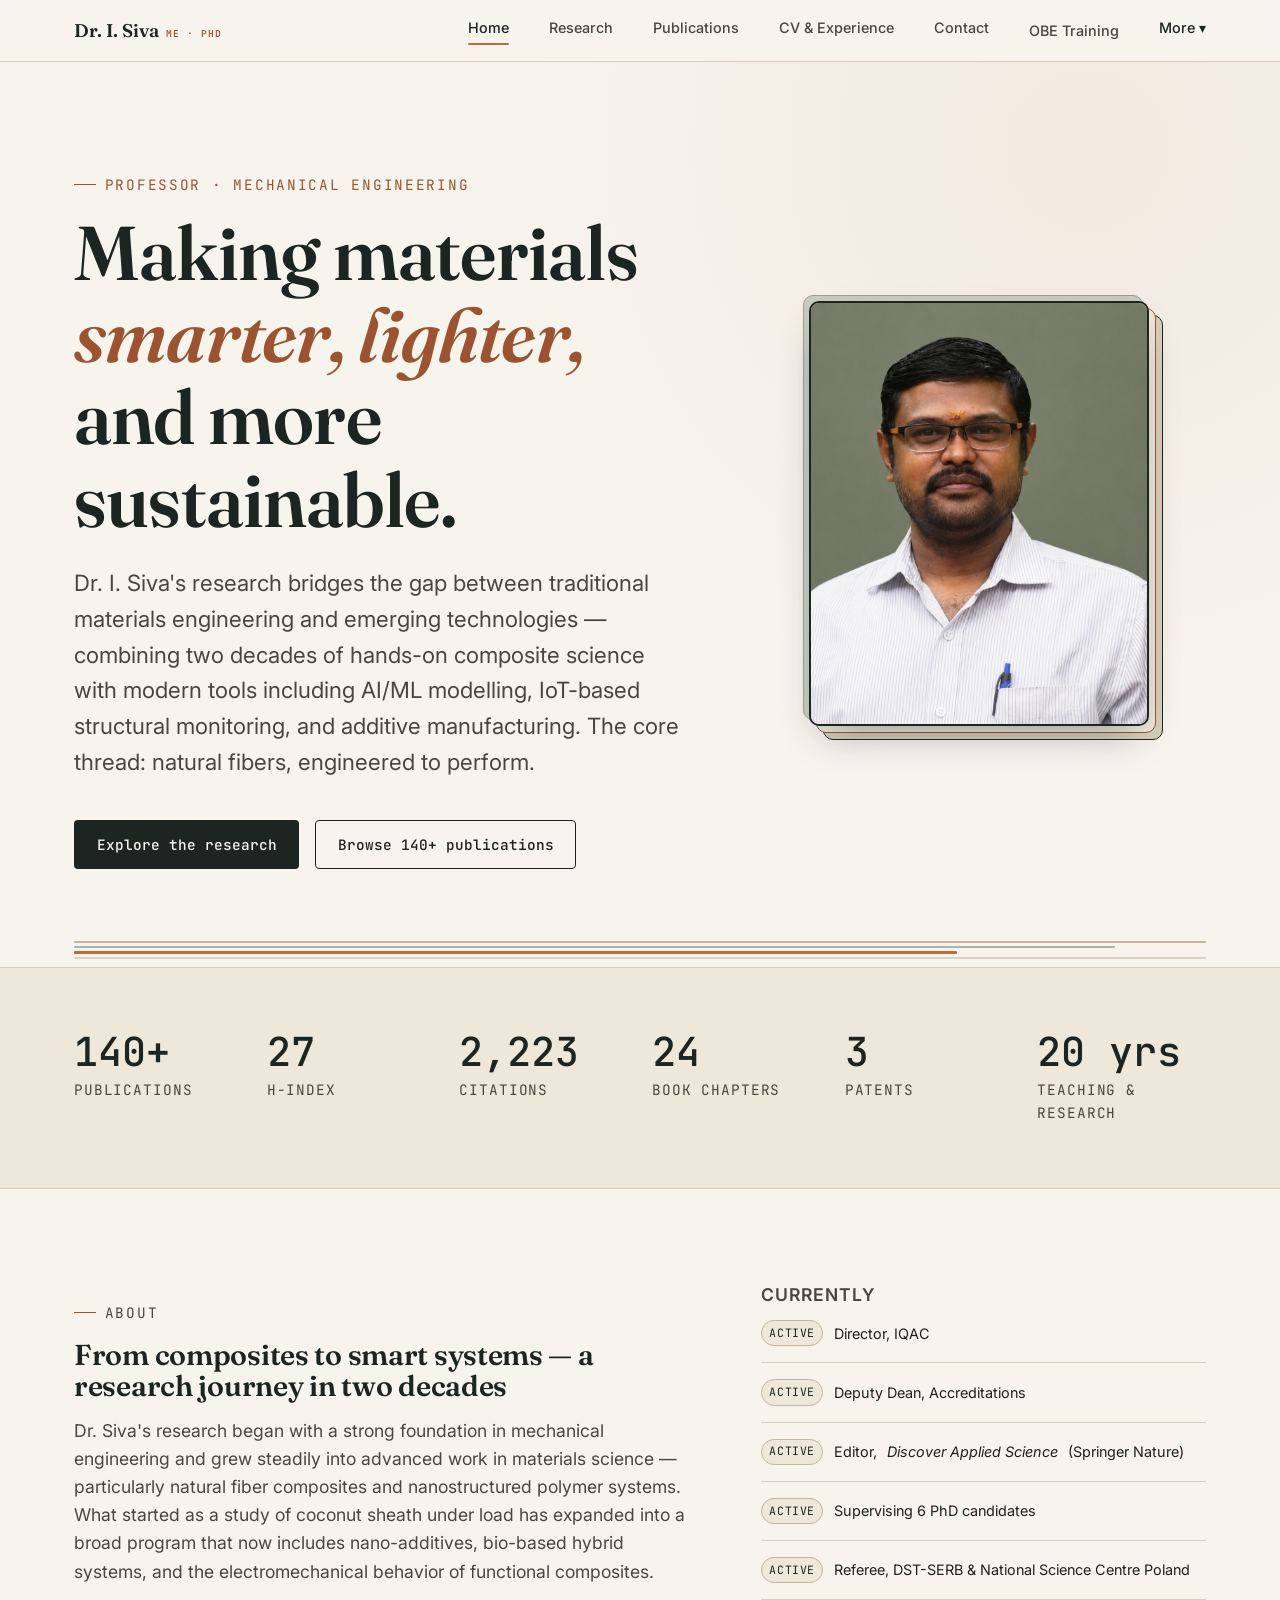
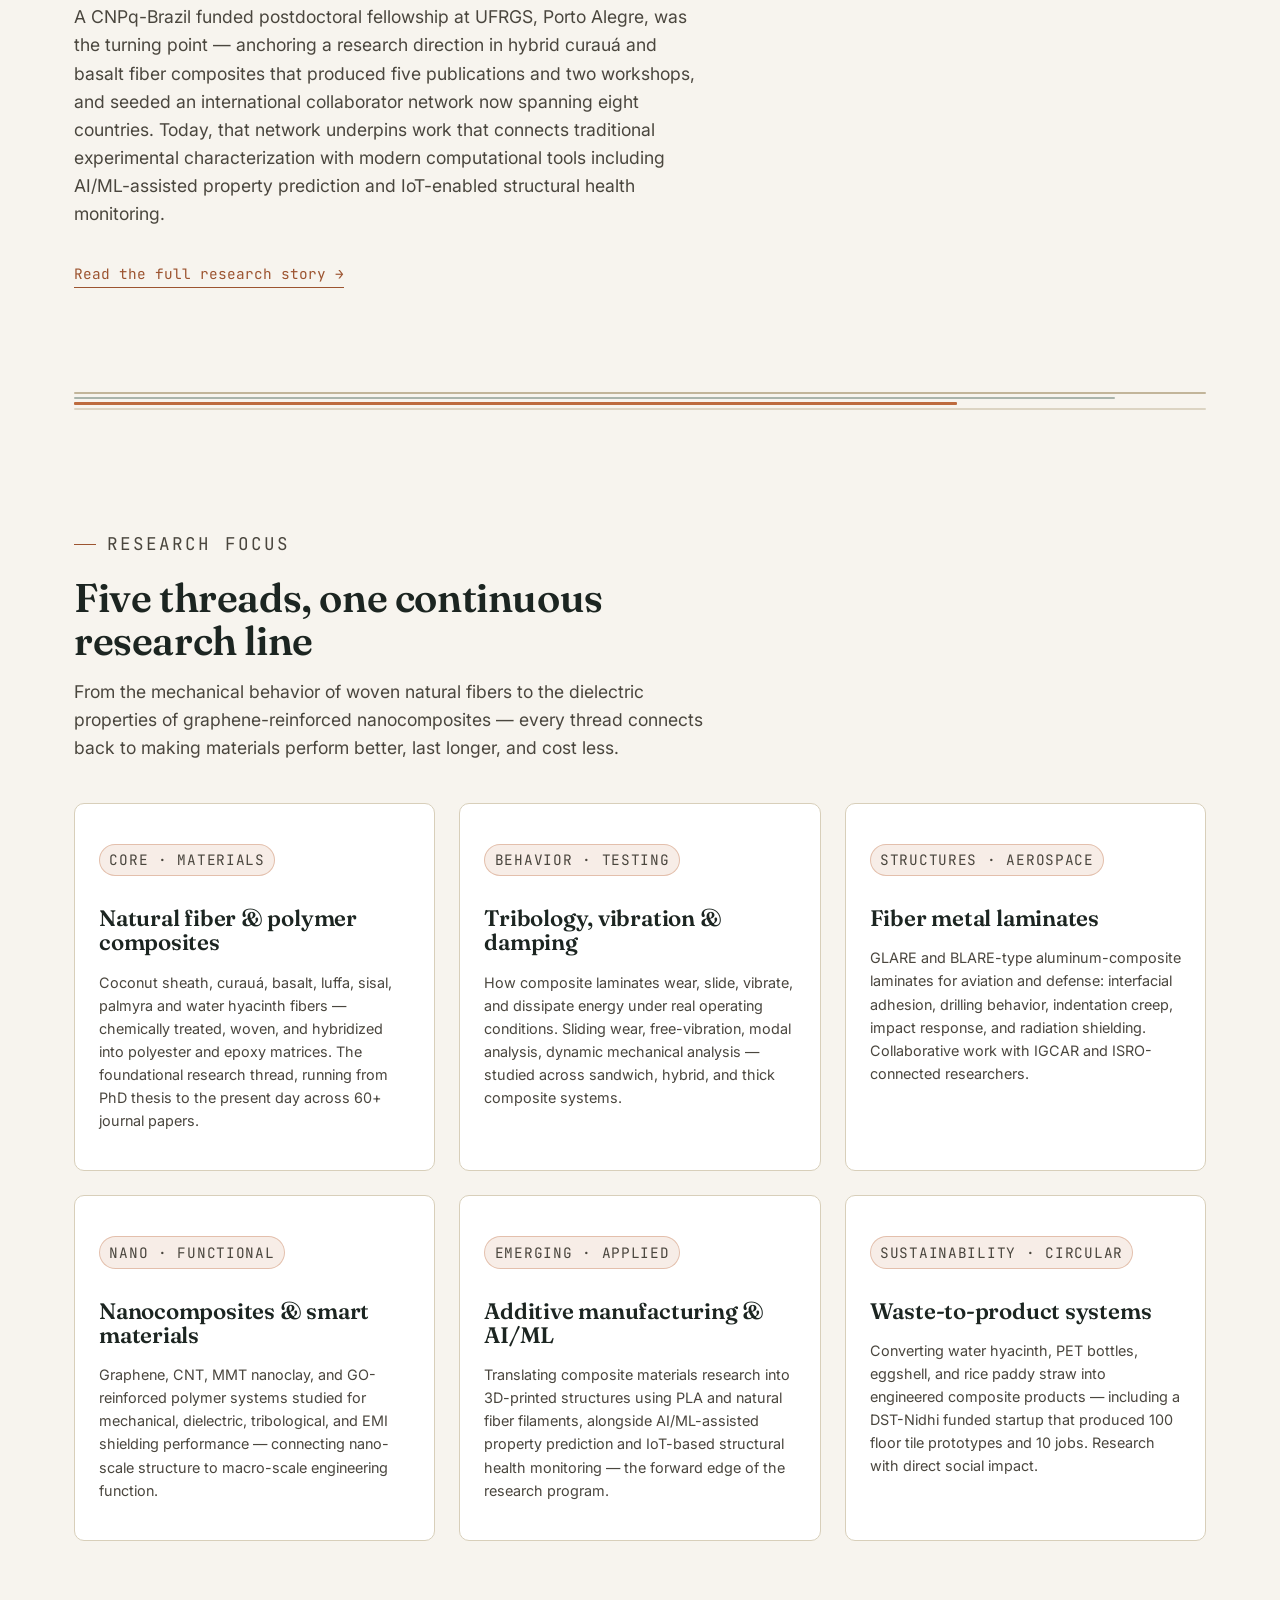
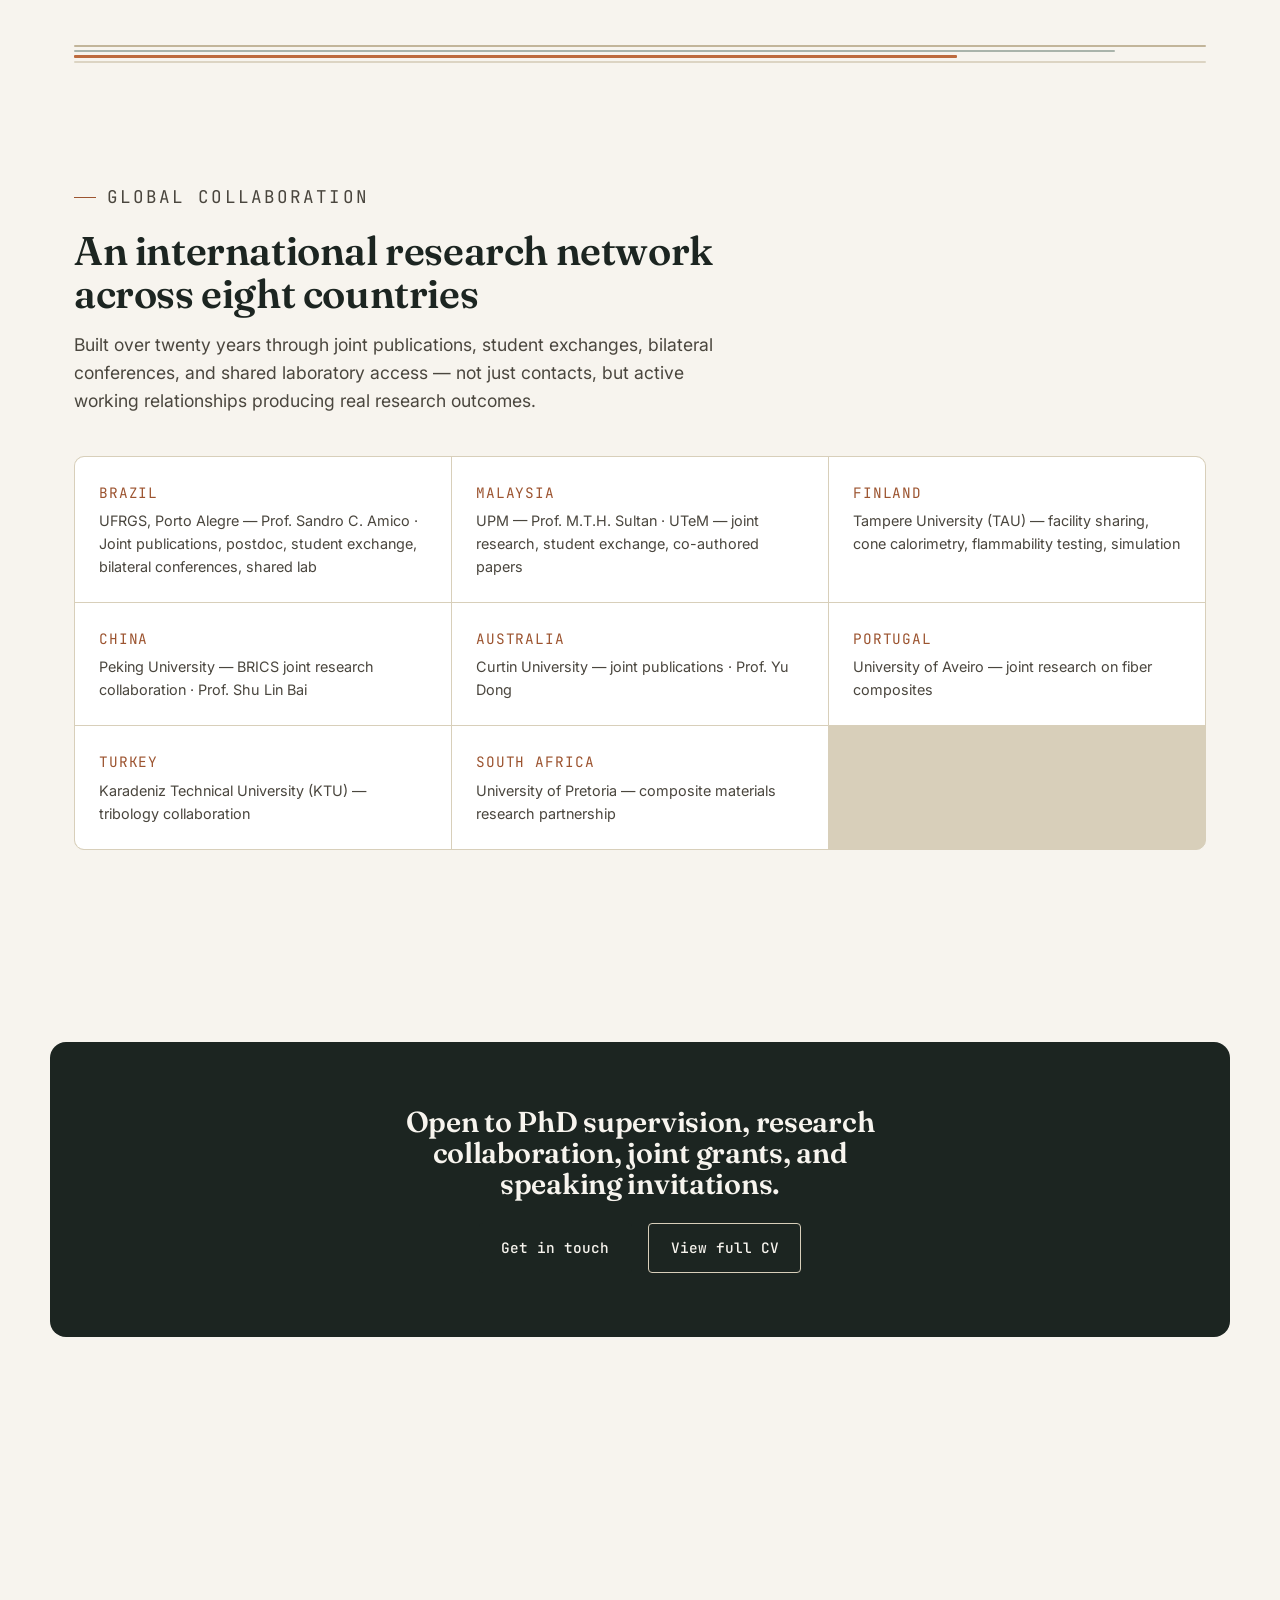
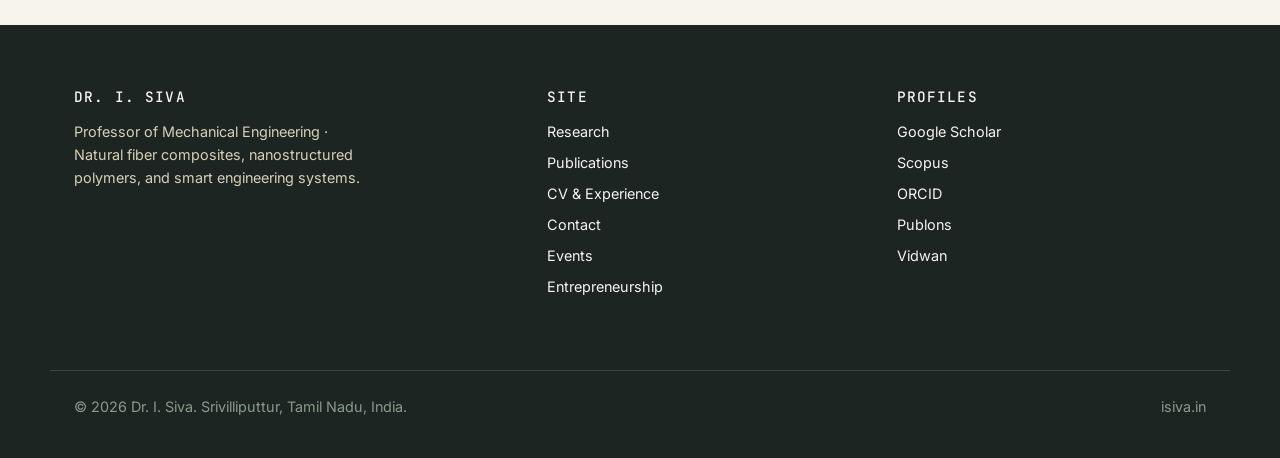
==== commit 70990f9e: "Update index.html" ====
--- a/index.html
+++ b/index.html
@@ -21,6 +21,7 @@
       <li><a href="publications.html">Publications</a></li>
       <li><a href="cv.html">CV &amp; Experience</a></li>
       <li><a href="contact.html">Contact</a></li>
+      <a href="/obe-portal.html" class="nav-link">OBE Training</a>
       <li class="nav-more"><span class="nav-more__label">More ▾</span>
         <ul class="nav-more__menu">
           <li><a href="events.html">Events</a></li>
--- a/css/home.css
+++ b/css/home.css
@@ -176,7 +176,7 @@
 
 .pillar-grid {
   display: grid;
-  grid-template-columns: repeat(4, 1fr);
+  grid-template-columns: repeat(3, 1fr);
   gap: var(--space-3);
 }
 
@@ -202,7 +202,7 @@
 
 .network-grid {
   display: grid;
-  grid-template-columns: repeat(4, 1fr);
+  grid-template-columns: repeat(3, 1fr);
   gap: 1px;
   background: var(--thread);
   border: 1px solid var(--thread);
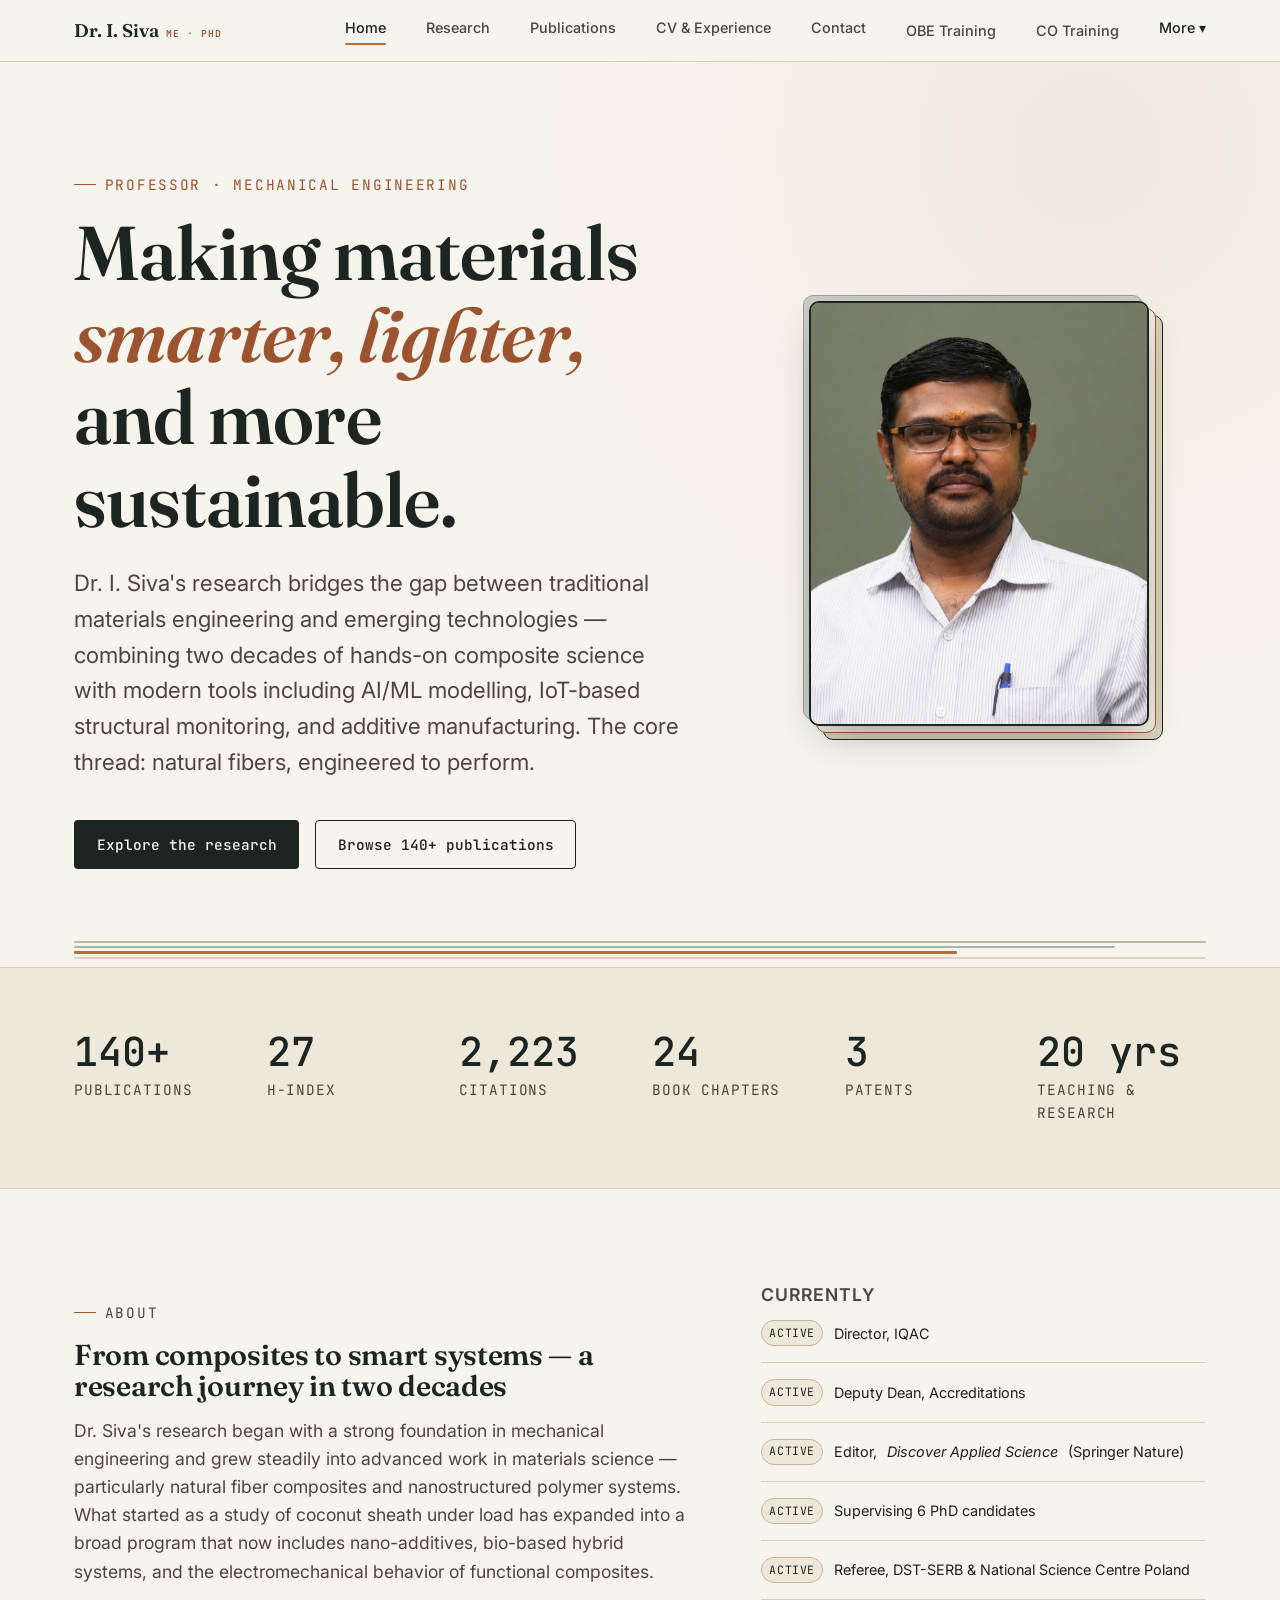
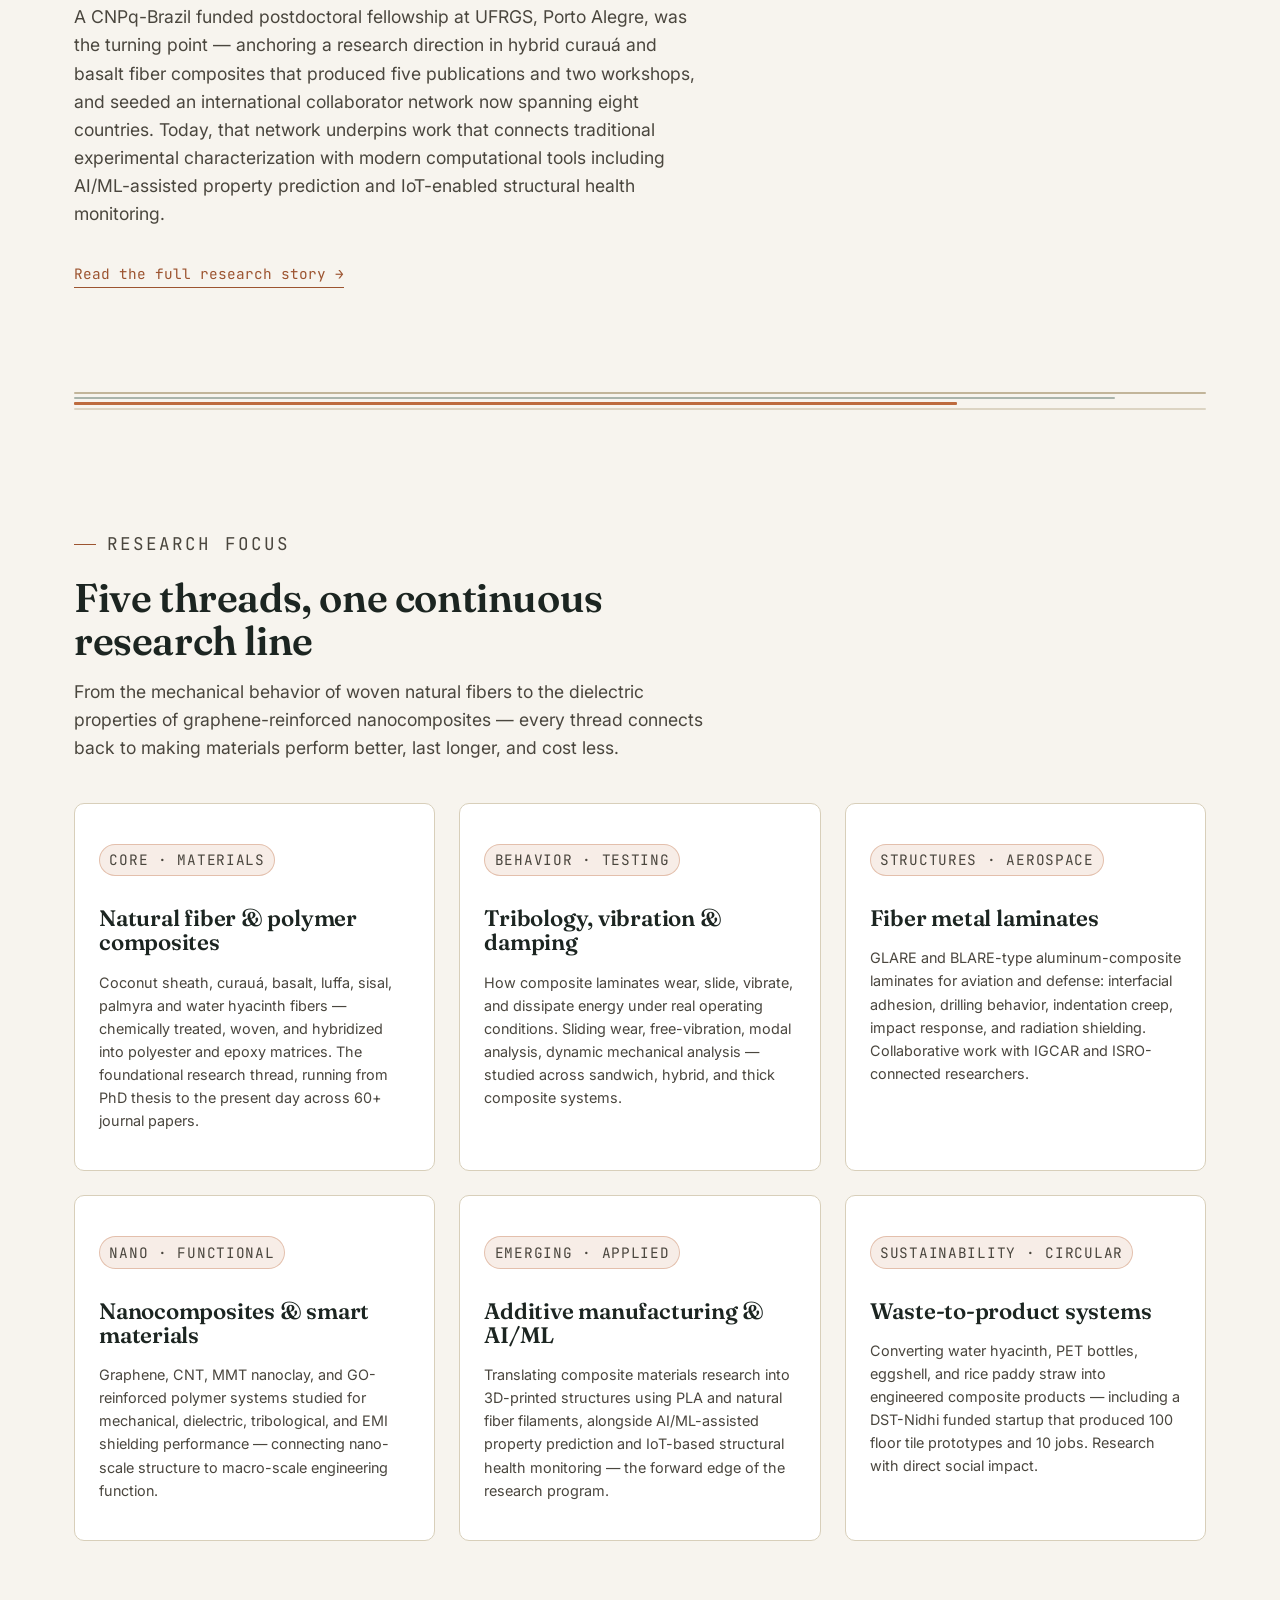
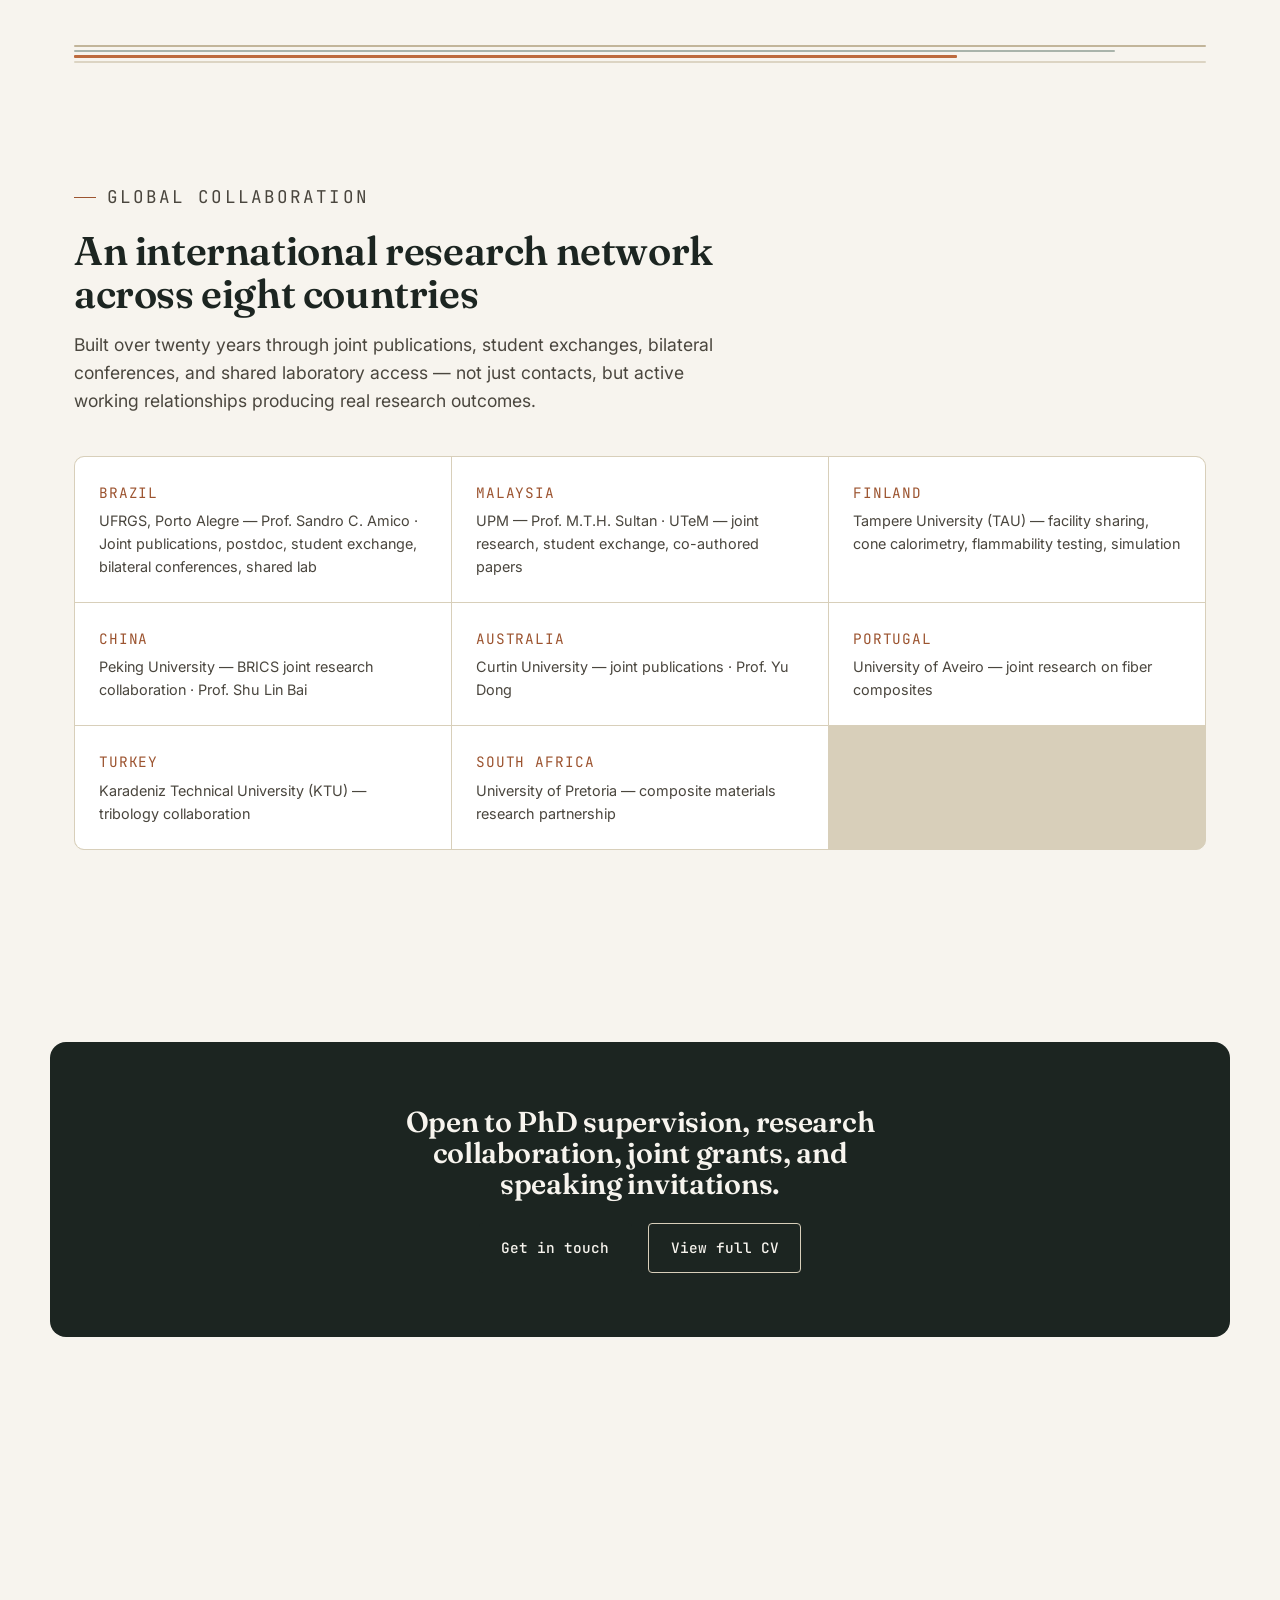
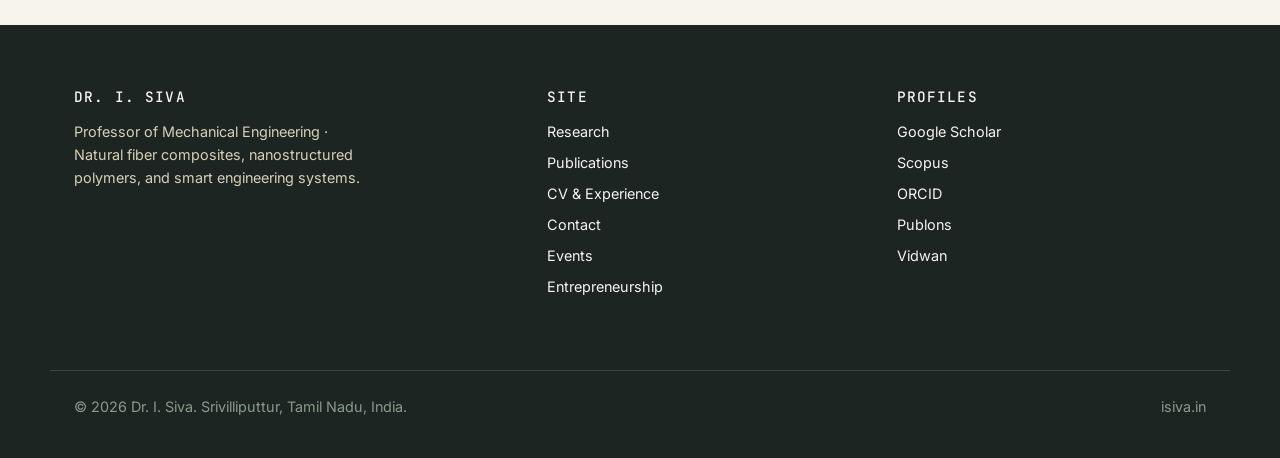
==== commit ad012a17: "Update index.html" ====
--- a/index.html
+++ b/index.html
@@ -22,6 +22,7 @@
       <li><a href="cv.html">CV &amp; Experience</a></li>
       <li><a href="contact.html">Contact</a></li>
       <a href="/obe-portal.html" class="nav-link">OBE Training</a>
+      <a href="/co-training.html" class="nav-link">CO Training</a>
       <li class="nav-more"><span class="nav-more__label">More ▾</span>
         <ul class="nav-more__menu">
           <li><a href="events.html">Events</a></li>
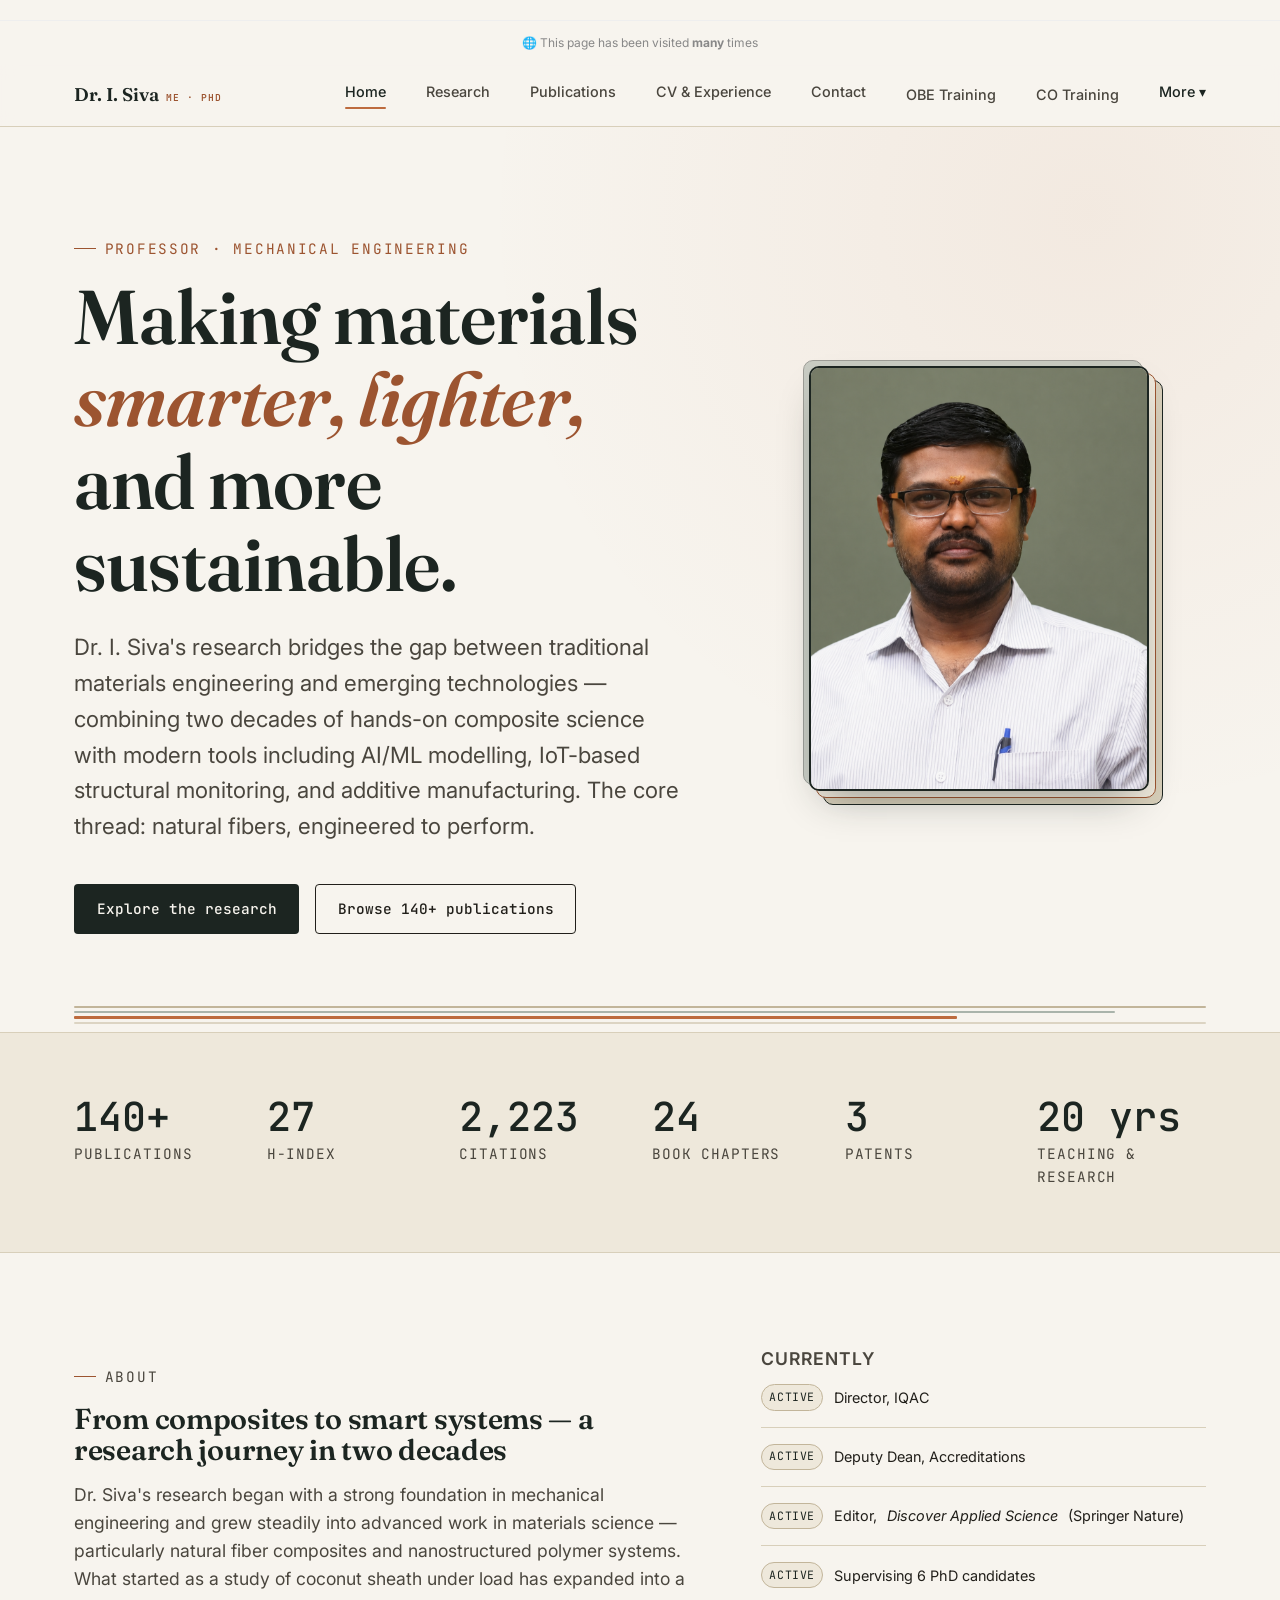
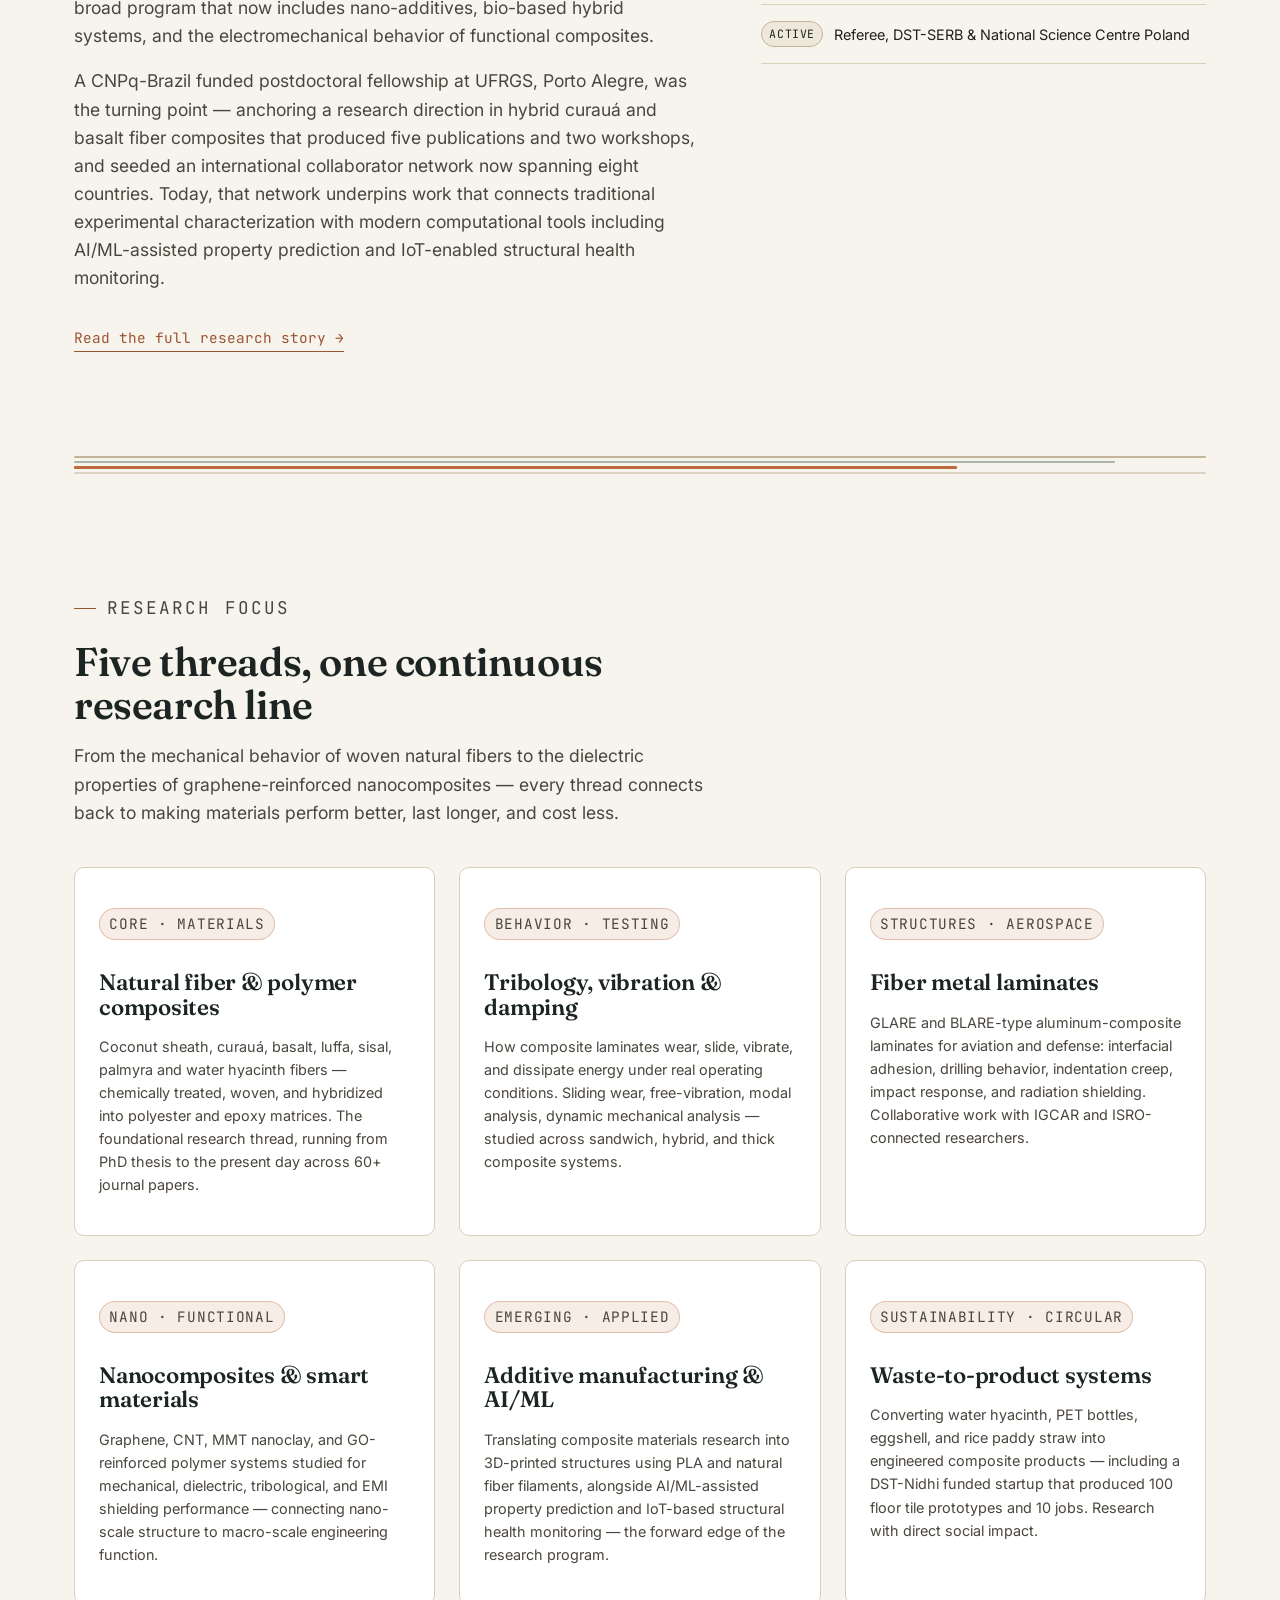
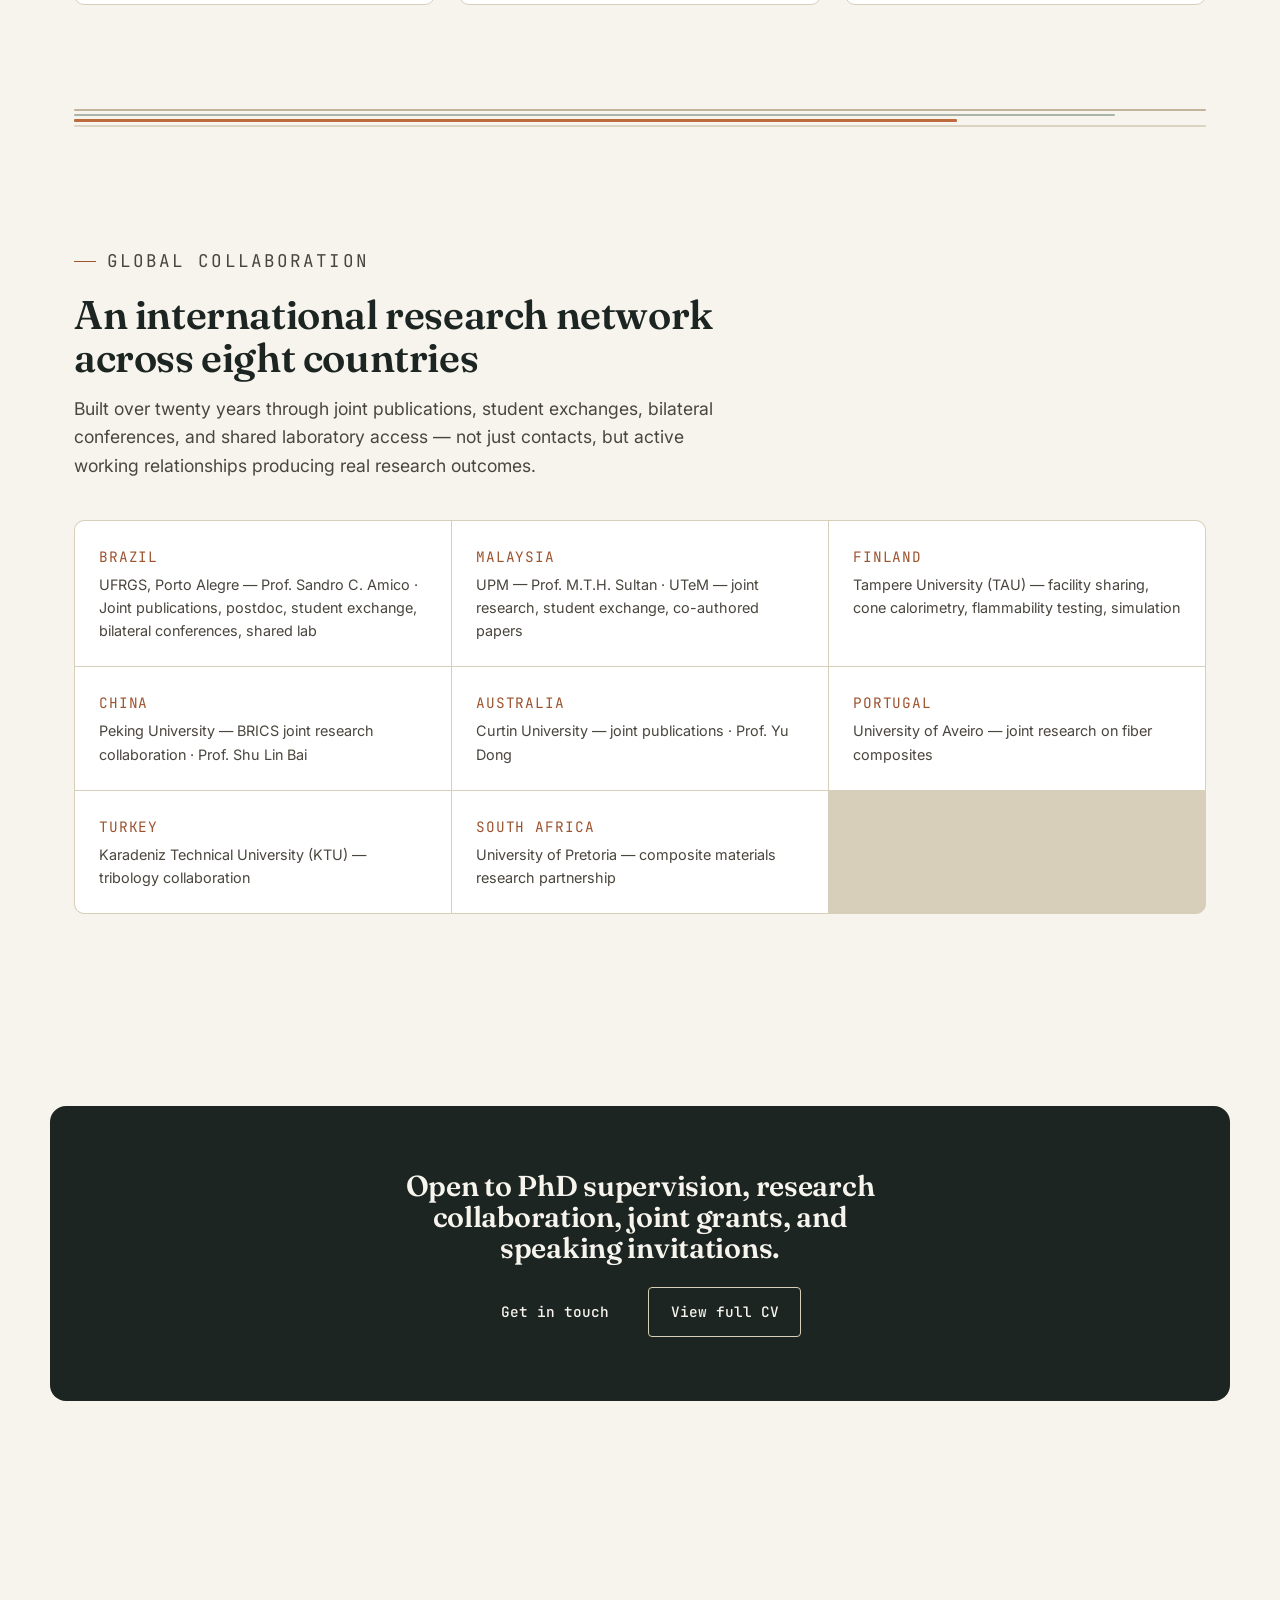
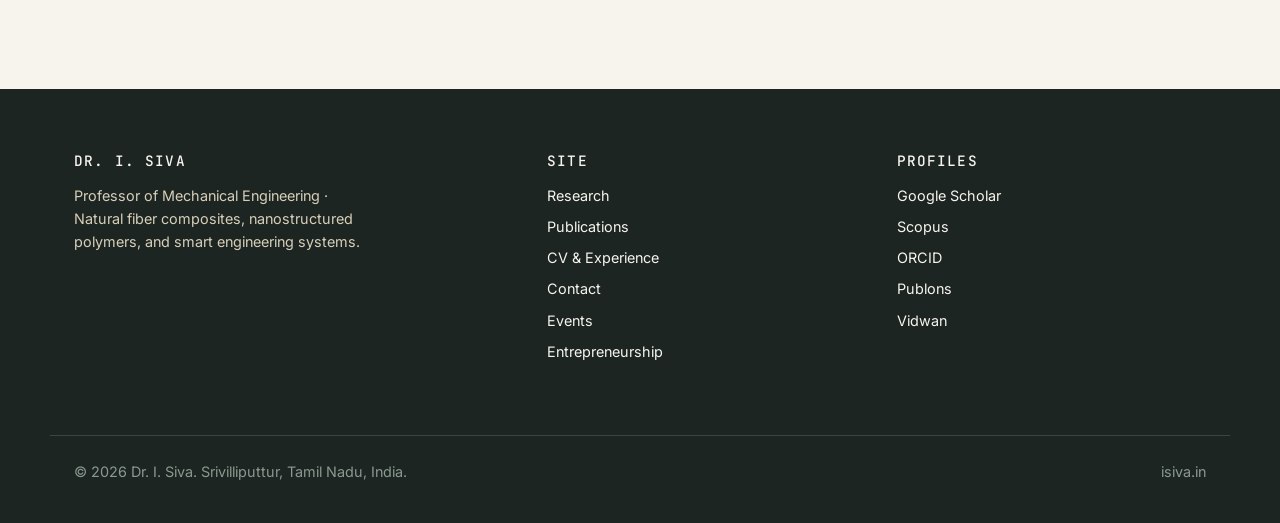
==== commit 73e17f23: "Update index.html" ====
--- a/index.html
+++ b/index.html
@@ -10,7 +10,31 @@
 <link rel="stylesheet" href="css/home.css">
 </head>
 <body>
-
+<!-- 
+  VISITOR COUNTER for isiva.in/index.html
+  Paste this snippet anywhere in your index.html — recommended: just before </body>
+  It increments the site-wide counter on every homepage visit and shows the count.
+-->
+<div style="text-align:center;padding:12px;font-size:12px;color:#888;border-top:1px solid #eee;margin-top:20px">
+  🌐 This page has been visited <strong id="site-visit-count">...</strong> times
+</div>
+<script>
+fetch('https://api.countapi.xyz/hit/isiva.in/site')
+  .then(function(r){return r.json();})
+  .then(function(d){
+    var el = document.getElementById('site-visit-count');
+    if(el) el.textContent = Number(d.value).toLocaleString('en-IN');
+  })
+  .catch(function(){
+    var el = document.getElementById('site-visit-count');
+    if(el) el.textContent = 'many';
+  });
+</script>
+<!--
+  NOTE: The CO Training page (co-training.html) has its own counter built in.
+  This snippet is only needed on index.html (and any other pages you want counted).
+  Both counters are free — no account, no limit, data persists forever.
+-->
 <header class="site-header">
   <div class="site-header__inner">
     <a href="index.html" class="brand">Dr. I. Siva <small>ME · PhD</small></a>
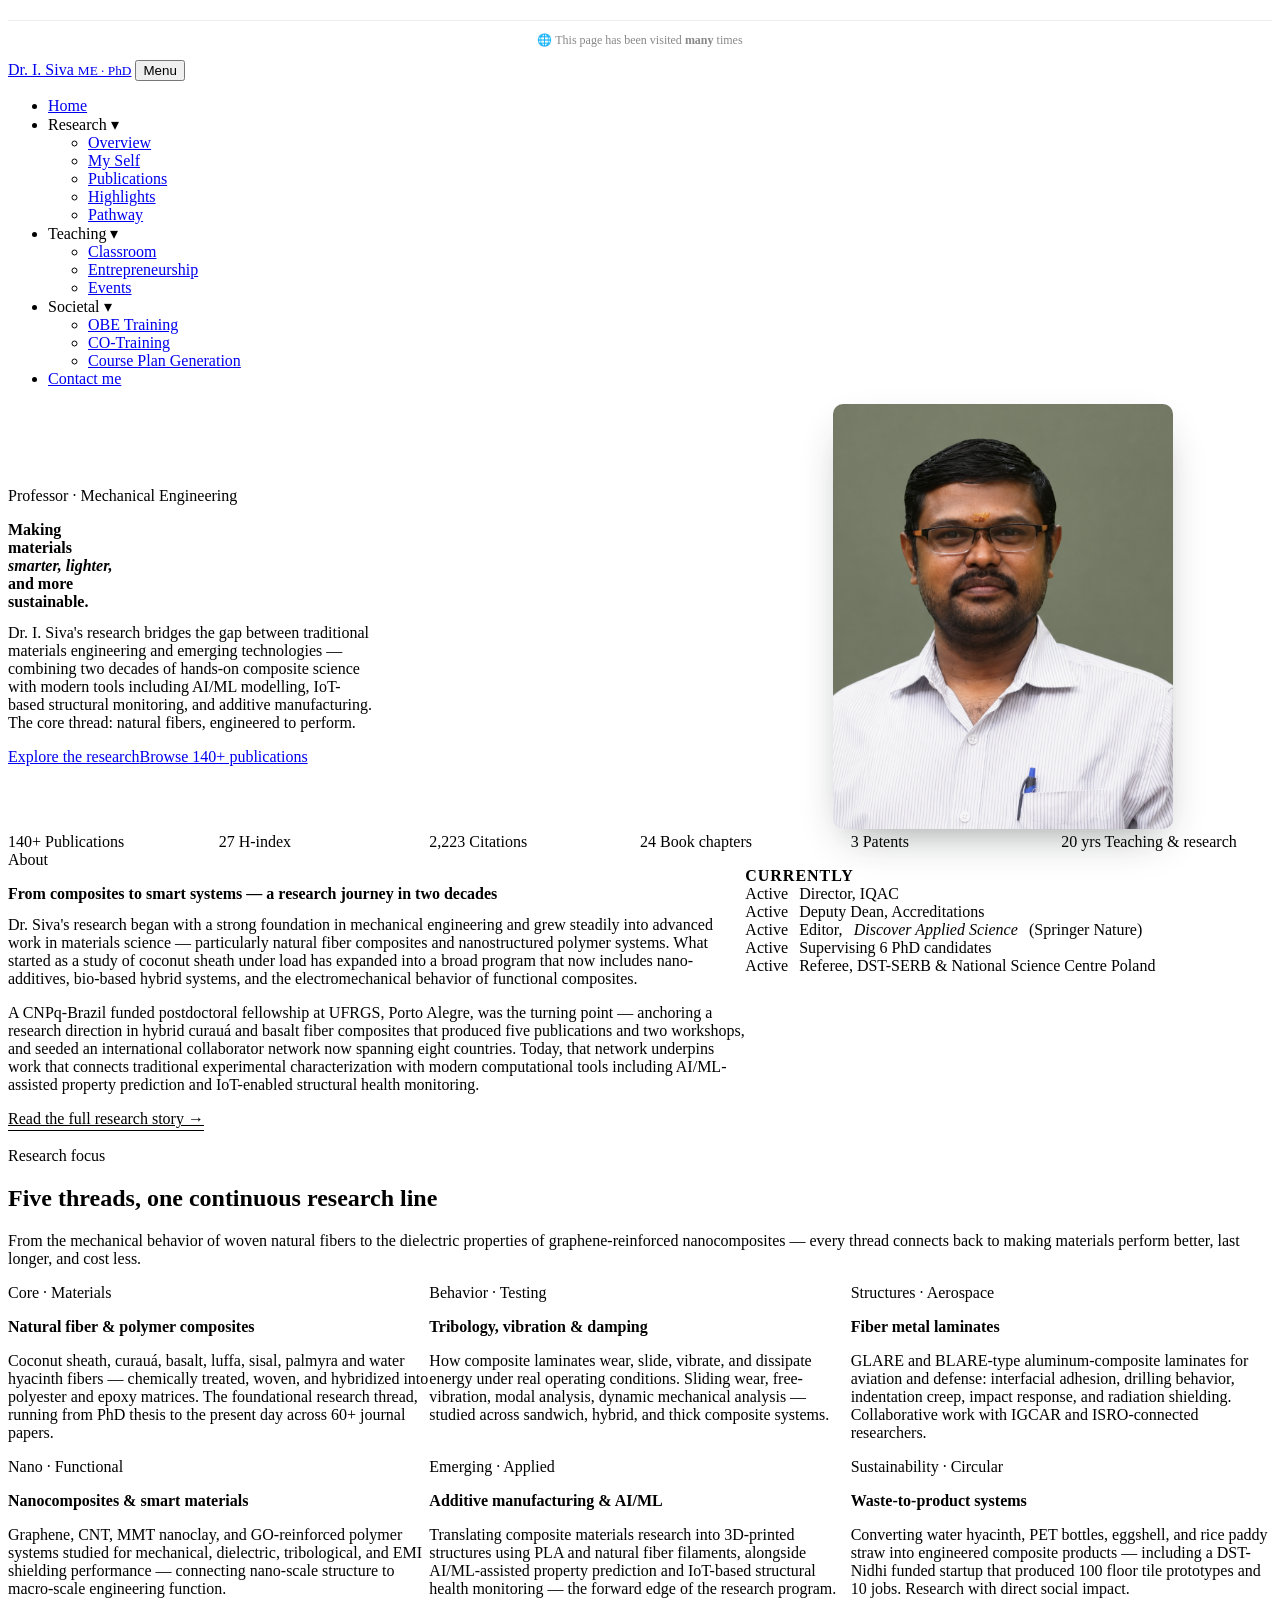
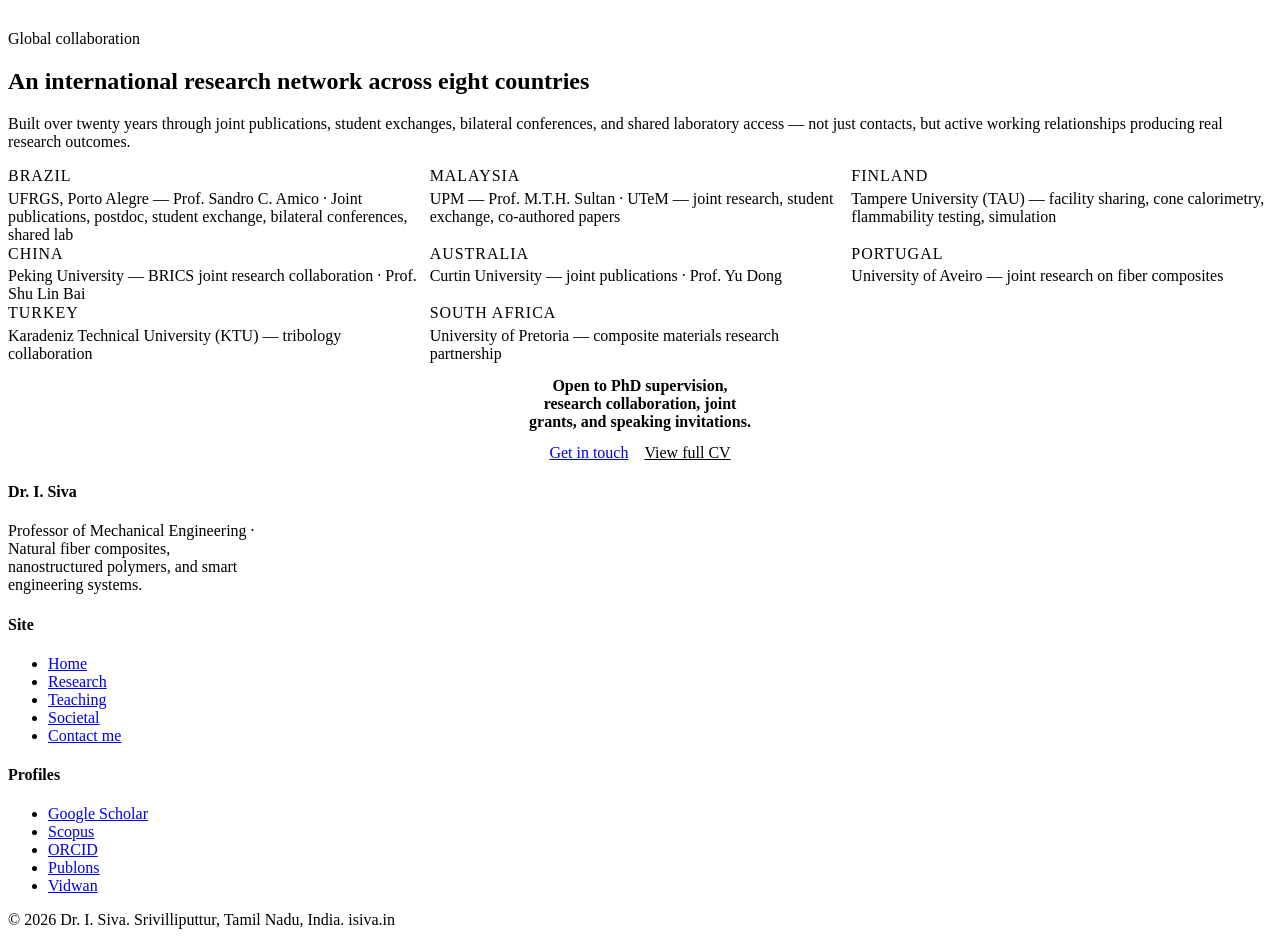
==== commit 30758756: "Add files via upload" ====
--- a/index.html
+++ b/index.html
@@ -12,15 +12,14 @@
 <body>
 <!-- 
   VISITOR COUNTER for isiva.in/index.html
-  Paste this snippet anywhere in your index.html — recommended: just before </body>
-  It increments the site-wide counter on every homepage visit and shows the count.
+  Paste this snippet just before </body> in your index.html
 -->
 <div style="text-align:center;padding:12px;font-size:12px;color:#888;border-top:1px solid #eee;margin-top:20px">
   🌐 This page has been visited <strong id="site-visit-count">...</strong> times
 </div>
 <script>
-fetch('https://api.countapi.xyz/hit/isiva.in/site')
-  .then(function(r){return r.json();})
+fetch('https://countapi.mileshilliard.com/api/v1/hit/isiva-dot-in-site-hits-2024')
+  .then(function(r){ return r.json(); })
   .then(function(d){
     var el = document.getElementById('site-visit-count');
     if(el) el.textContent = Number(d.value).toLocaleString('en-IN');
@@ -30,32 +29,36 @@
     if(el) el.textContent = 'many';
   });
 </script>
-<!--
-  NOTE: The CO Training page (co-training.html) has its own counter built in.
-  This snippet is only needed on index.html (and any other pages you want counted).
-  Both counters are free — no account, no limit, data persists forever.
--->
 <header class="site-header">
   <div class="site-header__inner">
     <a href="index.html" class="brand">Dr. I. Siva <small>ME · PhD</small></a>
     <button class="nav-toggle" aria-expanded="false">Menu</button>
     <ul class="nav-links">
       <li><a href="index.html" aria-current="page">Home</a></li>
-      <li><a href="research.html">Research</a></li>
-      <li><a href="publications.html">Publications</a></li>
-      <li><a href="cv.html">CV &amp; Experience</a></li>
-      <li><a href="contact.html">Contact</a></li>
-      <a href="/obe-portal.html" class="nav-link">OBE Training</a>
-      <a href="/co-training.html" class="nav-link">CO Training</a>
-      <li class="nav-more"><span class="nav-more__label">More ▾</span>
-        <ul class="nav-more__menu">
-          <li><a href="events.html">Events</a></li>
+      <li class="nav-dropdown"><span class="nav-dropdown__label">Research ▾</span>
+        <ul class="nav-dropdown__menu">
+          <li><a href="research.html">Overview</a></li>
+          <li><a href="cv.html">My Self</a></li>
+          <li><a href="publications.html">Publications</a></li>
           <li><a href="highlights.html">Highlights</a></li>
-          <li><a href="classroom.html">Classroom</a></li>
-          <li><a href="research-direction.html">Research Direction</a></li>
-          <li><a href="entrepreneurship.html">Entrepreneurship</a></li>
+          <li><a href="research-direction.html">Pathway</a></li>
         </ul>
       </li>
+      <li class="nav-dropdown"><span class="nav-dropdown__label">Teaching ▾</span>
+        <ul class="nav-dropdown__menu">
+          <li><a href="classroom.html">Classroom</a></li>
+          <li><a href="entrepreneurship.html">Entrepreneurship</a></li>
+          <li><a href="events.html">Events</a></li>
+        </ul>
+      </li>
+      <li class="nav-dropdown"><span class="nav-dropdown__label">Societal ▾</span>
+        <ul class="nav-dropdown__menu">
+          <li><a href="obe-portal.html">OBE Training</a></li>
+          <li><a href="co-training.html">CO-Training</a></li>
+          <li><a href="course-plan.html">Course Plan Generation</a></li>
+        </ul>
+      </li>
+      <li><a href="contact.html">Contact me</a></li>
     </ul>
   </div>
 </header>
@@ -284,12 +287,11 @@
     <div>
       <h4>Site</h4>
       <ul>
+        <li><a href="index.html">Home</a></li>
         <li><a href="research.html">Research</a></li>
-        <li><a href="publications.html">Publications</a></li>
-        <li><a href="cv.html">CV &amp; Experience</a></li>
-        <li><a href="contact.html">Contact</a></li>
-        <li><a href="events.html">Events</a></li>
-        <li><a href="entrepreneurship.html">Entrepreneurship</a></li>
+        <li><a href="classroom.html">Teaching</a></li>
+        <li><a href="obe-portal.html">Societal</a></li>
+        <li><a href="contact.html">Contact me</a></li>
       </ul>
     </div>
     <div>
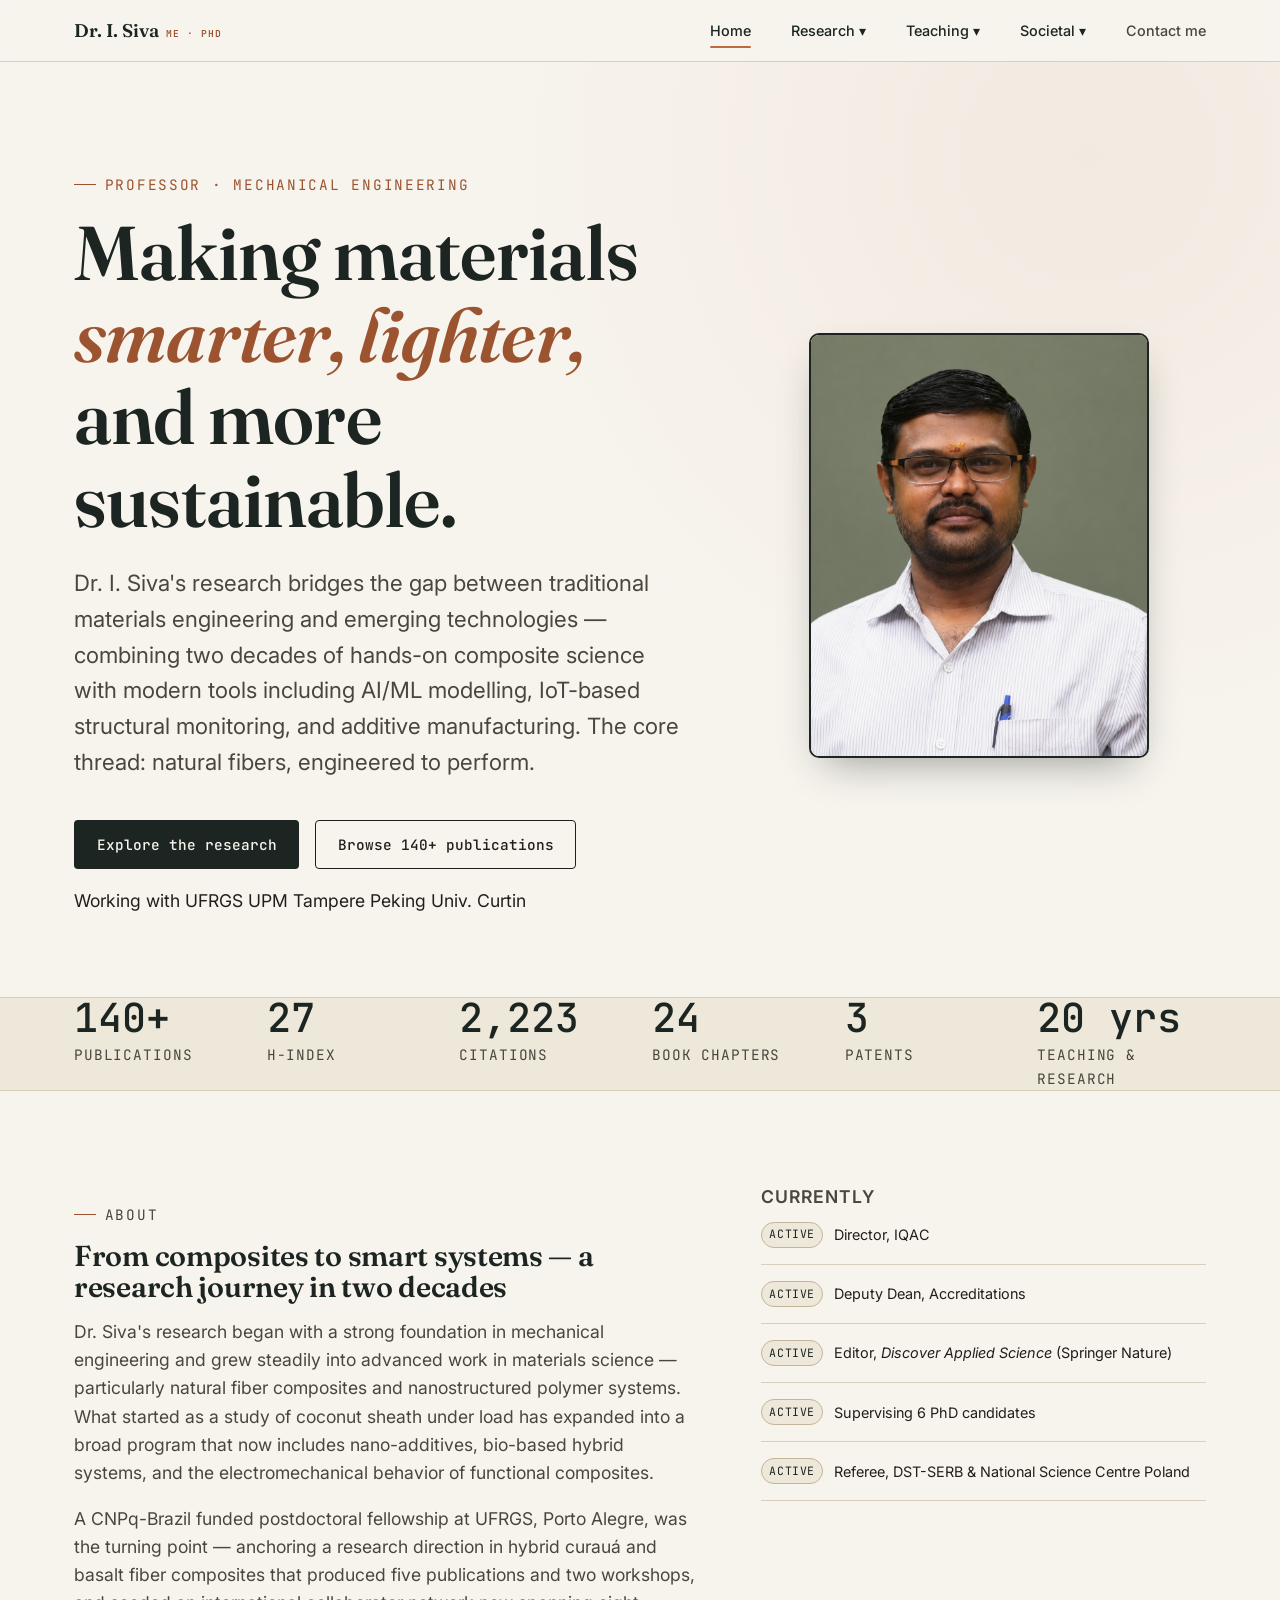
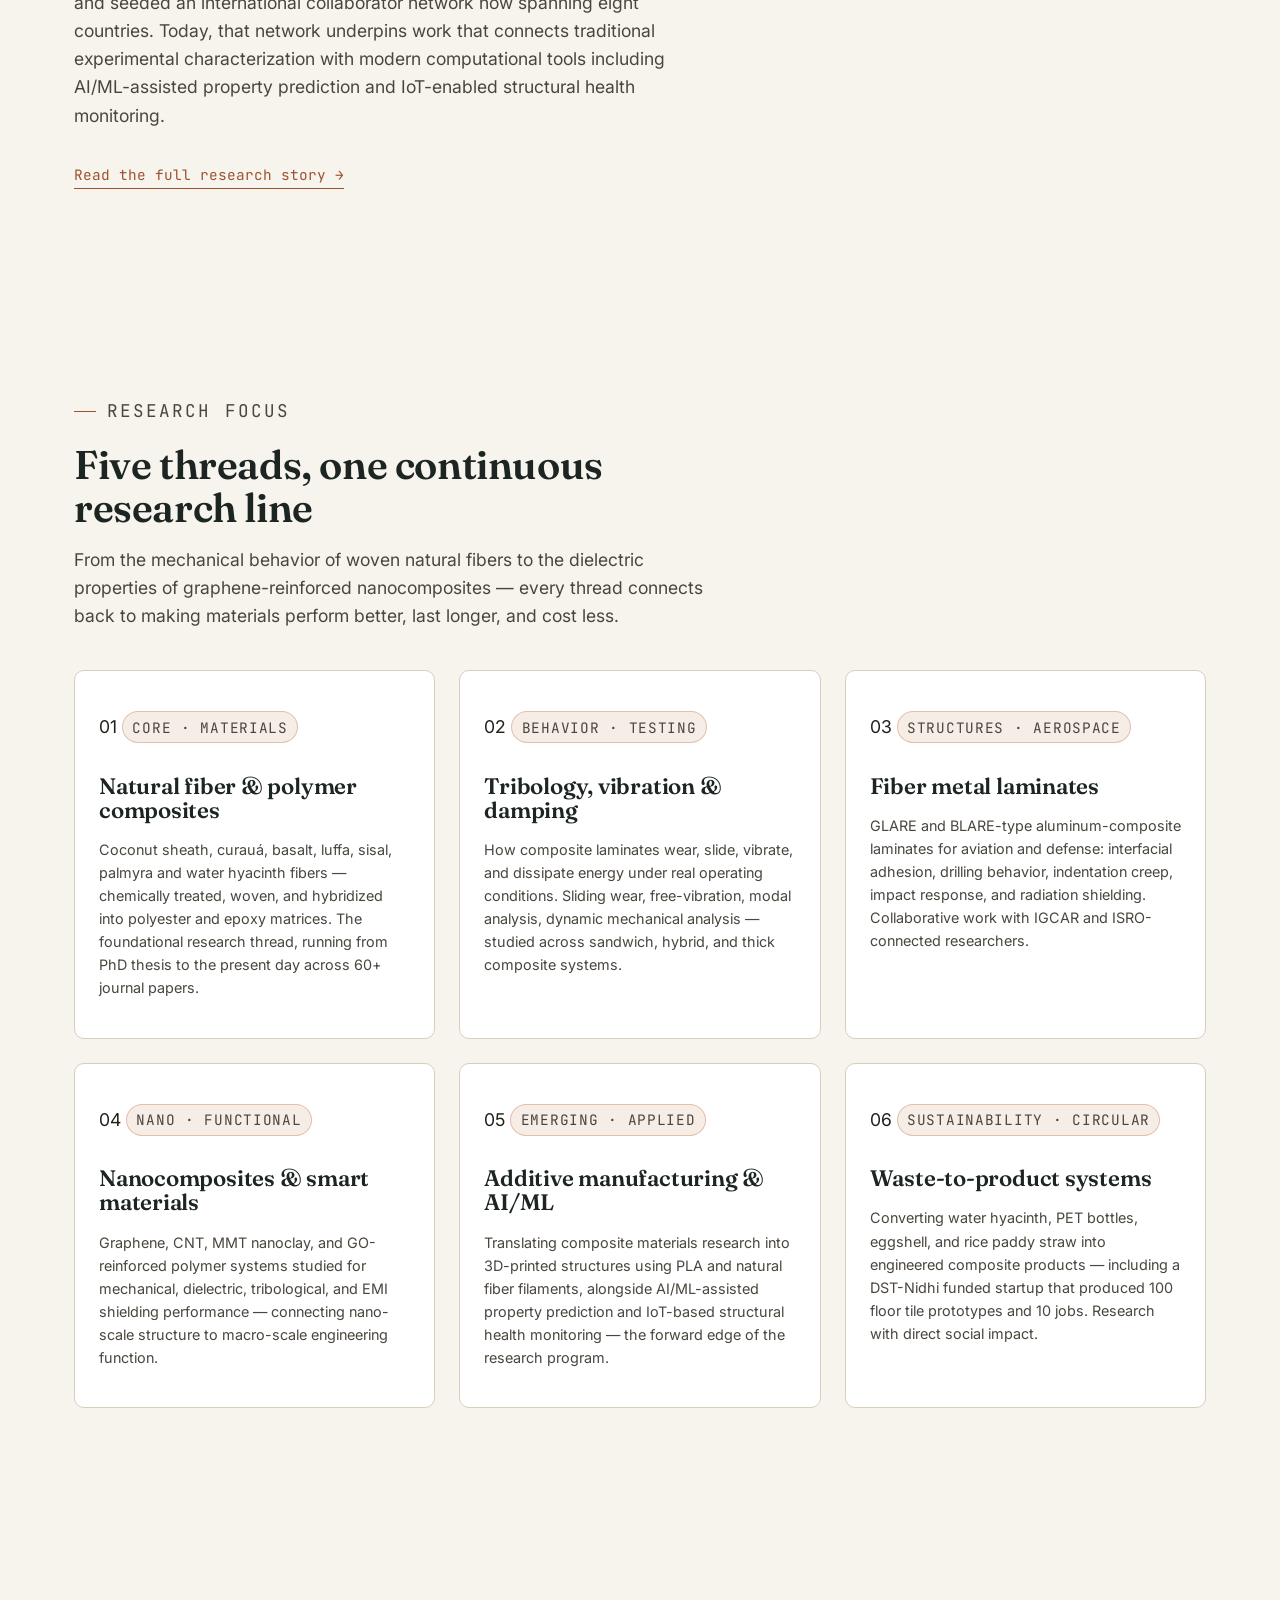
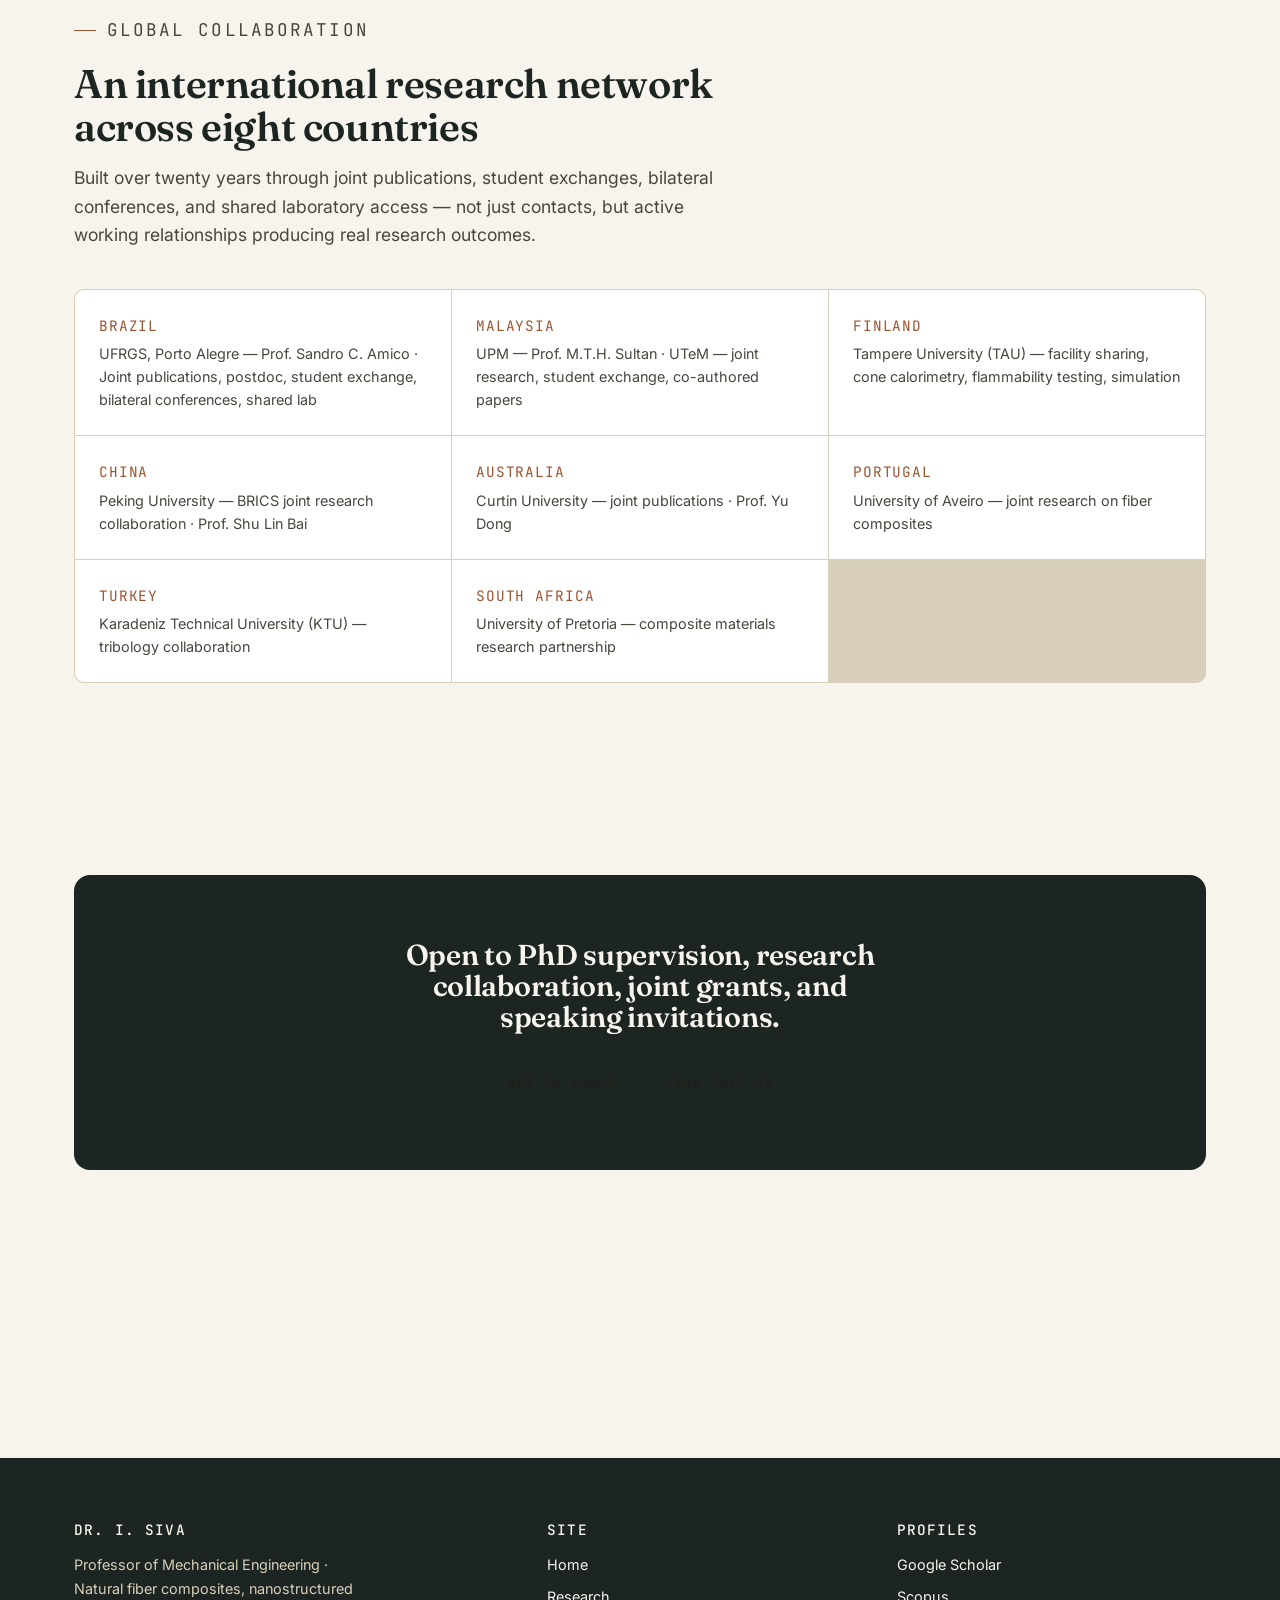
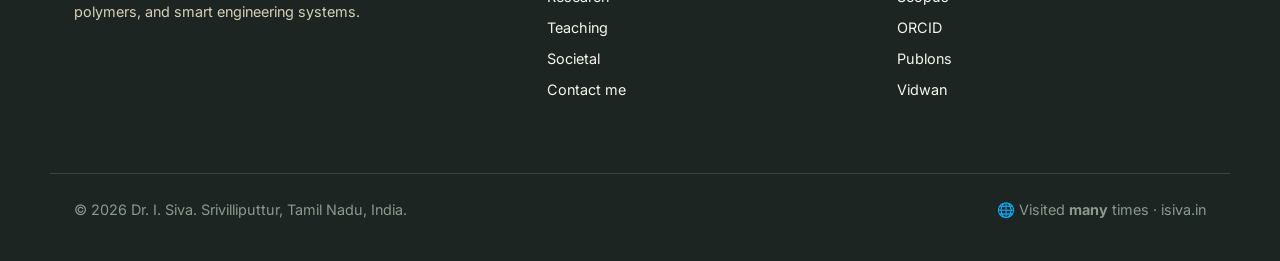
==== commit b129db87: "Add files via upload" ====
--- a/index.html
+++ b/index.html
@@ -3,32 +3,16 @@
 <head>
 <meta charset="UTF-8">
 <meta name="viewport" content="width=device-width, initial-scale=1.0">
+<meta name="theme-color" content="#fffdf9">
 <title>Dr. I. Siva — Professor, Composite Materials &amp; Smart Engineering Systems</title>
 <meta name="description" content="Dr. I. Siva — Professor of Mechanical Engineering. Twenty years of research connecting natural fiber composites, nanostructured polymers, and smart engineering systems. 140+ publications, H-index 27.">
 <link rel="preconnect" href="https://fonts.googleapis.com">
+<link rel="preconnect" href="https://fonts.gstatic.com" crossorigin>
 <link rel="stylesheet" href="css/base.css">
 <link rel="stylesheet" href="css/home.css">
 </head>
 <body>
-<!-- 
-  VISITOR COUNTER for isiva.in/index.html
-  Paste this snippet just before </body> in your index.html
--->
-<div style="text-align:center;padding:12px;font-size:12px;color:#888;border-top:1px solid #eee;margin-top:20px">
-  🌐 This page has been visited <strong id="site-visit-count">...</strong> times
-</div>
-<script>
-fetch('https://countapi.mileshilliard.com/api/v1/hit/isiva-dot-in-site-hits-2024')
-  .then(function(r){ return r.json(); })
-  .then(function(d){
-    var el = document.getElementById('site-visit-count');
-    if(el) el.textContent = Number(d.value).toLocaleString('en-IN');
-  })
-  .catch(function(){
-    var el = document.getElementById('site-visit-count');
-    if(el) el.textContent = 'many';
-  });
-</script>
+
 <header class="site-header">
   <div class="site-header__inner">
     <a href="index.html" class="brand">Dr. I. Siva <small>ME · PhD</small></a>
@@ -82,22 +66,26 @@
           <a href="research.html" class="btn btn--primary">Explore the research</a>
           <a href="publications.html" class="btn btn--ghost">Browse 140+ publications</a>
         </div>
+        <p class="hero__partners">
+          <span>Working with</span>
+          <span>UFRGS</span>
+          <span>UPM</span>
+          <span>Tampere</span>
+          <span>Peking Univ.</span>
+          <span>Curtin</span>
+        </p>
       </div>
       <div class="hero__visual reveal">
         <div class="portrait-frame">
-          <span class="portrait-frame__ply" style="--i:0"></span>
-          <span class="portrait-frame__ply" style="--i:1"></span>
-          <span class="portrait-frame__ply" style="--i:2"></span>
+          <span class="portrait-frame__shape" aria-hidden="true"></span>
           <img src="assets/siva_profile.png" alt="Portrait of Dr. I. Siva" class="portrait-frame__img">
         </div>
       </div>
     </div>
   </section>
 
-  <div class="ply-divider" aria-hidden="true"><span></span><span></span><span></span><span></span></div>
-
   <!-- METRICS -->
-  <section class="section--tight metrics-section">
+  <section class="metrics-section" aria-label="Research metrics">
     <div class="wrap">
       <div class="metrics-grid reveal">
         <div class="stat">
@@ -155,20 +143,18 @@
       <div class="reveal about-strip__list">
         <h3>Currently</h3>
         <ul class="role-list">
-          <li><span class="tag">Active</span> Director, IQAC</li>
-          <li><span class="tag">Active</span> Deputy Dean, Accreditations</li>
-          <li><span class="tag">Active</span> Editor, <em>Discover Applied Science</em> (Springer Nature)</li>
-          <li><span class="tag">Active</span> Supervising 6 PhD candidates</li>
-          <li><span class="tag">Active</span> Referee, DST-SERB &amp; National Science Centre Poland</li>
+          <li><span class="tag">Active</span> <span>Director, IQAC</span></li>
+          <li><span class="tag">Active</span> <span>Deputy Dean, Accreditations</span></li>
+          <li><span class="tag">Active</span> <span>Editor, <em>Discover Applied Science</em> (Springer Nature)</span></li>
+          <li><span class="tag">Active</span> <span>Supervising 6 PhD candidates</span></li>
+          <li><span class="tag">Active</span> <span>Referee, DST-SERB &amp; National Science Centre Poland</span></li>
         </ul>
       </div>
     </div>
   </section>
 
-  <div class="ply-divider" aria-hidden="true"><span></span><span></span><span></span><span></span></div>
-
   <!-- RESEARCH PILLARS -->
-  <section class="section">
+  <section class="section pillars-section">
     <div class="wrap">
       <div class="section-head reveal">
         <p class="eyebrow">Research focus</p>
@@ -181,31 +167,37 @@
       </div>
       <div class="pillar-grid">
         <div class="card reveal">
+          <span class="card__index" aria-hidden="true">01</span>
           <p class="tag tag--resin">Core · Materials</p>
           <h3>Natural fiber &amp; polymer composites</h3>
           <p>Coconut sheath, curauá, basalt, luffa, sisal, palmyra and water hyacinth fibers — chemically treated, woven, and hybridized into polyester and epoxy matrices. The foundational research thread, running from PhD thesis to the present day across 60+ journal papers.</p>
         </div>
         <div class="card reveal">
+          <span class="card__index" aria-hidden="true">02</span>
           <p class="tag tag--resin">Behavior · Testing</p>
           <h3>Tribology, vibration &amp; damping</h3>
           <p>How composite laminates wear, slide, vibrate, and dissipate energy under real operating conditions. Sliding wear, free-vibration, modal analysis, dynamic mechanical analysis — studied across sandwich, hybrid, and thick composite systems.</p>
         </div>
         <div class="card reveal">
+          <span class="card__index" aria-hidden="true">03</span>
           <p class="tag tag--resin">Structures · Aerospace</p>
           <h3>Fiber metal laminates</h3>
           <p>GLARE and BLARE-type aluminum-composite laminates for aviation and defense: interfacial adhesion, drilling behavior, indentation creep, impact response, and radiation shielding. Collaborative work with IGCAR and ISRO-connected researchers.</p>
         </div>
         <div class="card reveal">
+          <span class="card__index" aria-hidden="true">04</span>
           <p class="tag tag--resin">Nano · Functional</p>
           <h3>Nanocomposites &amp; smart materials</h3>
           <p>Graphene, CNT, MMT nanoclay, and GO-reinforced polymer systems studied for mechanical, dielectric, tribological, and EMI shielding performance — connecting nano-scale structure to macro-scale engineering function.</p>
         </div>
         <div class="card reveal">
+          <span class="card__index" aria-hidden="true">05</span>
           <p class="tag tag--resin">Emerging · Applied</p>
           <h3>Additive manufacturing &amp; AI/ML</h3>
           <p>Translating composite materials research into 3D-printed structures using PLA and natural fiber filaments, alongside AI/ML-assisted property prediction and IoT-based structural health monitoring — the forward edge of the research program.</p>
         </div>
         <div class="card reveal">
+          <span class="card__index" aria-hidden="true">06</span>
           <p class="tag tag--resin">Sustainability · Circular</p>
           <h3>Waste-to-product systems</h3>
           <p>Converting water hyacinth, PET bottles, eggshell, and rice paddy straw into engineered composite products — including a DST-Nidhi funded startup that produced 100 floor tile prototypes and 10 jobs. Research with direct social impact.</p>
@@ -213,8 +205,6 @@
       </div>
     </div>
   </section>
-
-  <div class="ply-divider" aria-hidden="true"><span></span><span></span><span></span><span></span></div>
 
   <!-- INTERNATIONAL NETWORK -->
   <section class="section network-section">
@@ -266,12 +256,14 @@
   </section>
 
   <!-- CTA -->
-  <section class="section cta-section">
-    <div class="wrap cta-section__inner reveal">
-      <h2>Open to PhD supervision, research collaboration, joint grants, and speaking invitations.</h2>
-      <div style="display:flex;gap:1rem;flex-wrap:wrap;justify-content:center;">
-        <a href="contact.html" class="btn btn--primary">Get in touch</a>
-        <a href="cv.html" class="btn btn--ghost" style="border-color:var(--thread);color:var(--paper);">View full CV</a>
+  <section class="cta-section">
+    <div class="wrap">
+      <div class="cta-section__inner reveal">
+        <h2>Open to PhD supervision, research collaboration, joint grants, and speaking invitations.</h2>
+        <div class="cta-section__actions">
+          <a href="contact.html" class="btn btn--accent">Get in touch</a>
+          <a href="cv.html" class="btn btn--light">View full CV</a>
+        </div>
       </div>
     </div>
   </section>
@@ -307,11 +299,24 @@
   </div>
   <div class="wrap footer-bottom">
     <span>© <span id="year"></span> Dr. I. Siva. Srivilliputtur, Tamil Nadu, India.</span>
-    <span>isiva.in</span>
+    <span class="visit-counter">🌐 Visited <strong id="site-visit-count">...</strong> times · isiva.in</span>
   </div>
 </footer>
 
 <script src="js/main.js"></script>
 <script>document.getElementById('year').textContent = new Date().getFullYear();</script>
+<script>
+/* Visitor counter (moved from the top of the page into the footer) */
+fetch('https://countapi.mileshilliard.com/api/v1/hit/isiva-dot-in-site-hits-2024')
+  .then(function(r){ return r.json(); })
+  .then(function(d){
+    var el = document.getElementById('site-visit-count');
+    if(el) el.textContent = Number(d.value).toLocaleString('en-IN');
+  })
+  .catch(function(){
+    var el = document.getElementById('site-visit-count');
+    if(el) el.textContent = 'many';
+  });
+</script>
 </body>
 </html>
--- a/css/base.css
+++ b/css/base.css
@@ -0,0 +1,506 @@
+/* ============================================
+   Dr. I. Siva — Design System
+   Concept: composite laminate — layered plies,
+   woven structure, resin/fiber material palette.
+   ============================================ */
+
+@import url('https://fonts.googleapis.com/css2?family=Fraunces:opsz,wght@9..144,300;9..144,400;9..144,500;9..144,600;9..144,700&family=Inter:wght@400;500;600;700&family=JetBrains+Mono:wght@400;500&display=swap');
+
+:root {
+  /* Color tokens — natural fiber / resin composite palette */
+  --ink: #211f1a;
+  --ink-soft: #4a463e;
+  --paper: #f7f4ee;
+  --paper-deep: #eee8db;
+  --ply-green: #2f4438;
+  --ply-green-deep: #1c2521;
+  --sage: #8a9a8f;
+  --resin: #bd6b3e;
+  --resin-deep: #9c5430;
+  --thread: #d8cfba;
+  --thread-deep: #c2b59a;
+
+  /* Type */
+  --font-display: 'Fraunces', serif;
+  --font-body: 'Inter', sans-serif;
+  --font-mono: 'JetBrains Mono', monospace;
+
+  /* Scale */
+  --step--1: clamp(0.83rem, 0.8rem + 0.15vw, 0.9rem);
+  --step-0: clamp(1rem, 0.96rem + 0.2vw, 1.1rem);
+  --step-1: clamp(1.2rem, 1.12rem + 0.4vw, 1.4rem);
+  --step-2: clamp(1.44rem, 1.3rem + 0.7vw, 1.8rem);
+  --step-3: clamp(1.9rem, 1.6rem + 1.2vw, 2.5rem);
+  --step-4: clamp(2.4rem, 1.9rem + 2vw, 3.6rem);
+  --step-5: clamp(3rem, 2.2rem + 3.2vw, 5rem);
+
+  --space-1: 0.5rem;
+  --space-2: 1rem;
+  --space-3: 1.5rem;
+  --space-4: 2.5rem;
+  --space-5: 4rem;
+  --space-6: 6rem;
+  --space-7: 9rem;
+
+  --content-width: 1180px;
+  --content-narrow: 760px;
+
+  --ease: cubic-bezier(0.16, 1, 0.3, 1);
+}
+
+* { box-sizing: border-box; }
+
+html {
+  scroll-behavior: smooth;
+}
+
+@media (prefers-reduced-motion: reduce) {
+  html { scroll-behavior: auto; }
+  *, *::before, *::after {
+    animation-duration: 0.01ms !important;
+    animation-iteration-count: 1 !important;
+    transition-duration: 0.01ms !important;
+    scroll-behavior: auto !important;
+  }
+}
+
+body {
+  margin: 0;
+  background: var(--paper);
+  color: var(--ink);
+  font-family: var(--font-body);
+  font-size: var(--step-0);
+  line-height: 1.6;
+  -webkit-font-smoothing: antialiased;
+}
+
+h1, h2, h3, h4 {
+  font-family: var(--font-display);
+  color: var(--ply-green-deep);
+  line-height: 1.08;
+  margin: 0;
+  font-weight: 600;
+  letter-spacing: -0.01em;
+}
+
+a {
+  color: inherit;
+  text-decoration: none;
+}
+
+a:focus-visible,
+button:focus-visible,
+[tabindex]:focus-visible {
+  outline: 2px solid var(--resin);
+  outline-offset: 3px;
+  border-radius: 2px;
+}
+
+img { max-width: 100%; display: block; }
+
+.wrap {
+  max-width: var(--content-width);
+  margin: 0 auto;
+  padding: 0 var(--space-3);
+}
+
+.wrap--narrow {
+  max-width: var(--content-narrow);
+}
+
+.eyebrow {
+  font-family: var(--font-mono);
+  font-size: var(--step--1);
+  text-transform: uppercase;
+  letter-spacing: 0.12em;
+  color: var(--resin-deep);
+  display: flex;
+  align-items: center;
+  gap: 0.6em;
+}
+
+.eyebrow::before {
+  content: "";
+  width: 22px;
+  height: 1px;
+  background: var(--resin-deep);
+  display: inline-block;
+}
+
+/* ===== Ply divider — the signature element =====
+   Represents a laminate cross-section: layered bands
+   of varying thickness/opacity, like a microscope
+   view of a composite ply stack. Used between sections
+   instead of a generic hairline. */
+
+.ply-divider {
+  height: 34px;
+  width: 100%;
+  display: flex;
+  flex-direction: column;
+  justify-content: center;
+  gap: 3px;
+  margin: 0 auto;
+  max-width: var(--content-width);
+  padding: 0 var(--space-3);
+}
+
+.ply-divider span {
+  display: block;
+  height: 2px;
+  border-radius: 1px;
+}
+.ply-divider span:nth-child(1) { background: var(--thread-deep); width: 100%; }
+.ply-divider span:nth-child(2) { background: var(--sage); width: 92%; opacity: 0.7; }
+.ply-divider span:nth-child(3) { background: var(--resin); width: 78%; height: 3px; }
+.ply-divider span:nth-child(4) { background: var(--thread-deep); width: 100%; opacity: 0.5; }
+
+/* ===== Nav ===== */
+
+.site-header {
+  position: sticky;
+  top: 0;
+  z-index: 50;
+  background: rgba(247, 244, 238, 0.92);
+  backdrop-filter: blur(8px);
+  border-bottom: 1px solid var(--thread);
+}
+
+.site-header__inner {
+  display: flex;
+  align-items: center;
+  justify-content: space-between;
+  padding: var(--space-2) var(--space-3);
+  max-width: var(--content-width);
+  margin: 0 auto;
+}
+
+.brand {
+  font-family: var(--font-display);
+  font-weight: 600;
+  font-size: 1.15rem;
+  color: var(--ply-green-deep);
+  display: flex;
+  align-items: baseline;
+  gap: 0.4em;
+}
+
+.brand small {
+  font-family: var(--font-mono);
+  font-size: 0.6rem;
+  color: var(--resin-deep);
+  text-transform: uppercase;
+  letter-spacing: 0.1em;
+}
+
+.nav-links {
+  display: flex;
+  align-items: center;
+  gap: var(--space-4);
+  list-style: none;
+  margin: 0;
+  padding: 0;
+  font-size: var(--step--1);
+  font-weight: 500;
+}
+
+.nav-links a {
+  position: relative;
+  padding: 0.2rem 0;
+  color: var(--ink-soft);
+  transition: color 0.2s var(--ease);
+}
+
+.nav-links a:hover,
+.nav-links a[aria-current="page"] {
+  color: var(--ply-green-deep);
+}
+
+.nav-links a[aria-current="page"]::after {
+  content: "";
+  position: absolute;
+  left: 0; right: 0; bottom: -6px;
+  height: 2px;
+  background: var(--resin);
+  border-radius: 1px;
+}
+
+.nav-toggle {
+  display: none;
+  background: none;
+  border: 1px solid var(--thread-deep);
+  border-radius: 6px;
+  padding: 0.4rem 0.6rem;
+  font-family: var(--font-mono);
+  font-size: 0.75rem;
+  color: var(--ink);
+  cursor: pointer;
+}
+
+@media (max-width: 760px) {
+  .nav-toggle { display: inline-block; }
+  .nav-links {
+    position: absolute;
+    top: 100%; left: 0; right: 0;
+    background: var(--paper);
+    flex-direction: column;
+    align-items: stretch;
+    gap: 0;
+    border-bottom: 1px solid var(--thread);
+    max-height: 0;
+    overflow: hidden;
+    transition: max-height 0.3s var(--ease);
+  }
+  .nav-links.is-open { max-height: 640px; overflow-y: auto; }
+  .nav-links li { width: 100%; }
+  .nav-links a {
+    display: block;
+    padding: var(--space-2) var(--space-3);
+    border-top: 1px solid var(--paper-deep);
+  }
+  .nav-links a[aria-current="page"]::after { display: none; }
+  .nav-links a[aria-current="page"] { background: var(--paper-deep); }
+}
+
+/* ===== Nav dropdowns (Research / Teaching / Societal) =====
+   Generalized from the old single "More ▾" pattern so any number
+   of grouped menus can sit in the top nav, each opening/closing
+   independently on desktop and flattening into the mobile menu. */
+
+.nav-dropdown {
+  position: relative;
+}
+
+.nav-dropdown__label {
+  font-size: var(--step--1);
+  font-weight: 500;
+  color: var(--ply-green-deep);
+  cursor: pointer;
+  padding: 0.2rem 0;
+  user-select: none;
+  transition: color 0.2s var(--ease);
+}
+
+.nav-dropdown__menu {
+  display: none;
+  position: absolute;
+  top: calc(100% + 4px);
+  left: 0;
+  background: #fff;
+  border: 1px solid var(--thread);
+  border-radius: 8px;
+  box-shadow: 0 8px 24px -8px rgba(28,37,33,0.2);
+  list-style: none;
+  margin: 0;
+  padding: 0.4rem 0;
+  min-width: 200px;
+  z-index: 100;
+}
+
+.nav-dropdown.is-open .nav-dropdown__menu { display: block; }
+
+.nav-dropdown__menu li a {
+  display: block;
+  padding: 0.55rem 1.1rem;
+  font-size: var(--step--1);
+  color: var(--ink-soft);
+  transition: background 0.15s, color 0.15s;
+}
+
+.nav-dropdown__menu li a:hover {
+  background: var(--paper-deep);
+  color: var(--resin-deep);
+}
+
+.nav-dropdown__menu li a[aria-current="page"]::after { display: none; }
+.nav-dropdown__menu li a[aria-current="page"] { background: var(--paper-deep); color: var(--resin-deep); }
+
+@media (max-width: 760px) {
+  .nav-dropdown__label { display: none; }
+  .nav-dropdown__menu {
+    display: block;
+    position: static;
+    box-shadow: none;
+    border: none;
+    border-radius: 0;
+    padding: 0;
+    min-width: 0;
+  }
+  .nav-dropdown__menu li a {
+    padding: var(--space-2) var(--space-3);
+    border-top: 1px solid var(--paper-deep);
+  }
+}
+
+.site-footer {
+  background: var(--ply-green-deep);
+  color: var(--thread);
+  padding: var(--space-5) 0 var(--space-4);
+  margin-top: var(--space-7);
+}
+
+.site-footer a { color: var(--paper); }
+.site-footer a:hover { color: var(--resin); }
+
+.footer-grid {
+  display: grid;
+  grid-template-columns: 1.4fr 1fr 1fr;
+  gap: var(--space-4);
+}
+
+.footer-grid h4 {
+  color: var(--paper);
+  font-size: var(--step--1);
+  text-transform: uppercase;
+  letter-spacing: 0.08em;
+  font-family: var(--font-mono);
+  font-weight: 500;
+  margin-bottom: var(--space-2);
+}
+
+.footer-grid ul { list-style: none; margin: 0; padding: 0; }
+.footer-grid li { margin-bottom: 0.5rem; font-size: var(--step--1); }
+
+.footer-bottom {
+  margin-top: var(--space-5);
+  padding-top: var(--space-3);
+  border-top: 1px solid rgba(247, 244, 238, 0.15);
+  font-size: var(--step--1);
+  color: var(--sage);
+  display: flex;
+  justify-content: space-between;
+  flex-wrap: wrap;
+  gap: var(--space-2);
+}
+
+@media (max-width: 760px) {
+  .footer-grid { grid-template-columns: 1fr; gap: var(--space-3); }
+}
+
+/* ===== Buttons ===== */
+
+.btn {
+  display: inline-flex;
+  align-items: center;
+  gap: 0.5em;
+  font-family: var(--font-mono);
+  font-size: var(--step--1);
+  font-weight: 500;
+  padding: 0.85em 1.5em;
+  border-radius: 4px;
+  border: 1px solid transparent;
+  cursor: pointer;
+  transition: all 0.2s var(--ease);
+}
+
+.btn--primary {
+  background: var(--ply-green-deep);
+  color: var(--paper);
+}
+.btn--primary:hover { background: var(--resin-deep); }
+
+.btn--ghost {
+  border-color: var(--ink);
+  color: var(--ink);
+}
+.btn--ghost:hover {
+  border-color: var(--resin-deep);
+  color: var(--resin-deep);
+}
+
+/* ===== Shared section spacing ===== */
+
+.section { padding: var(--space-6) 0; }
+.section--tight { padding: var(--space-5) 0; }
+
+.section-head {
+  margin-bottom: var(--space-4);
+  max-width: 640px;
+}
+
+.section-head h2 {
+  font-size: var(--step-3);
+  margin-top: var(--space-2);
+}
+
+.section-head p {
+  color: var(--ink-soft);
+  font-size: var(--step-0);
+  margin-top: var(--space-2);
+}
+
+/* ===== Card ===== */
+
+.card {
+  background: #fff;
+  border: 1px solid var(--thread);
+  border-radius: 10px;
+  padding: var(--space-3);
+  transition: transform 0.25s var(--ease), box-shadow 0.25s var(--ease), border-color 0.25s var(--ease);
+}
+
+.card:hover {
+  transform: translateY(-3px);
+  box-shadow: 0 14px 30px -18px rgba(28, 37, 33, 0.35);
+  border-color: var(--thread-deep);
+}
+
+/* ===== Stat block ===== */
+
+.stat {
+  font-family: var(--font-mono);
+}
+
+.stat .num {
+  font-size: var(--step-3);
+  color: var(--ply-green-deep);
+  font-weight: 500;
+  display: block;
+  line-height: 1;
+}
+
+.stat .label {
+  font-size: var(--step--1);
+  color: var(--ink-soft);
+  text-transform: uppercase;
+  letter-spacing: 0.06em;
+  margin-top: 0.4em;
+  display: block;
+}
+
+/* ===== Tag / pill ===== */
+
+.tag {
+  display: inline-block;
+  font-family: var(--font-mono);
+  font-size: 0.72rem;
+  text-transform: uppercase;
+  letter-spacing: 0.05em;
+  padding: 0.25em 0.65em;
+  border-radius: 100px;
+  background: var(--paper-deep);
+  color: var(--ply-green-deep);
+  border: 1px solid var(--thread-deep);
+}
+
+.tag--resin {
+  background: rgba(189, 107, 62, 0.12);
+  color: var(--resin-deep);
+  border-color: rgba(189, 107, 62, 0.35);
+}
+
+/* ===== Reveal on scroll ===== */
+
+.reveal {
+  opacity: 0;
+  transform: translateY(16px);
+  transition: opacity 0.6s var(--ease), transform 0.6s var(--ease);
+}
+.reveal.is-visible {
+  opacity: 1;
+  transform: translateY(0);
+}
+
+@media (prefers-reduced-motion: reduce) {
+  .reveal { opacity: 1; transform: none; }
+}
